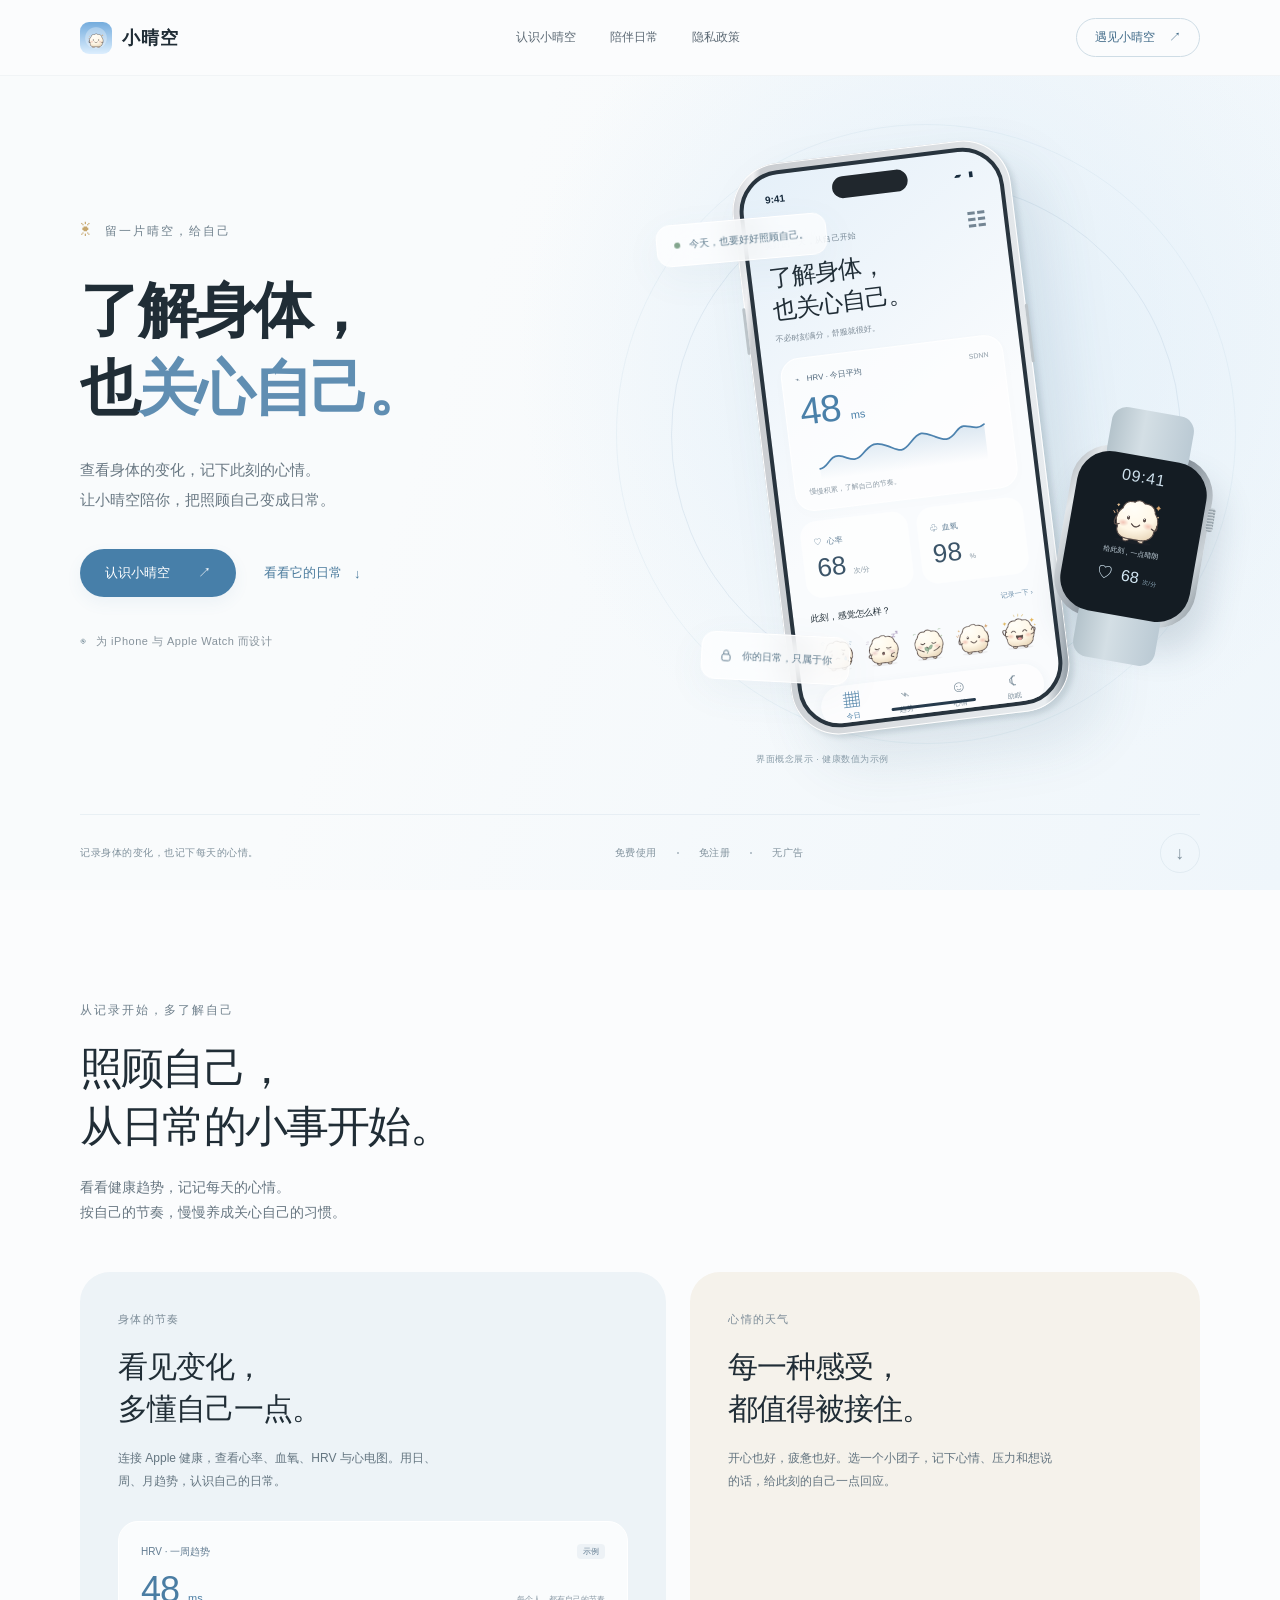
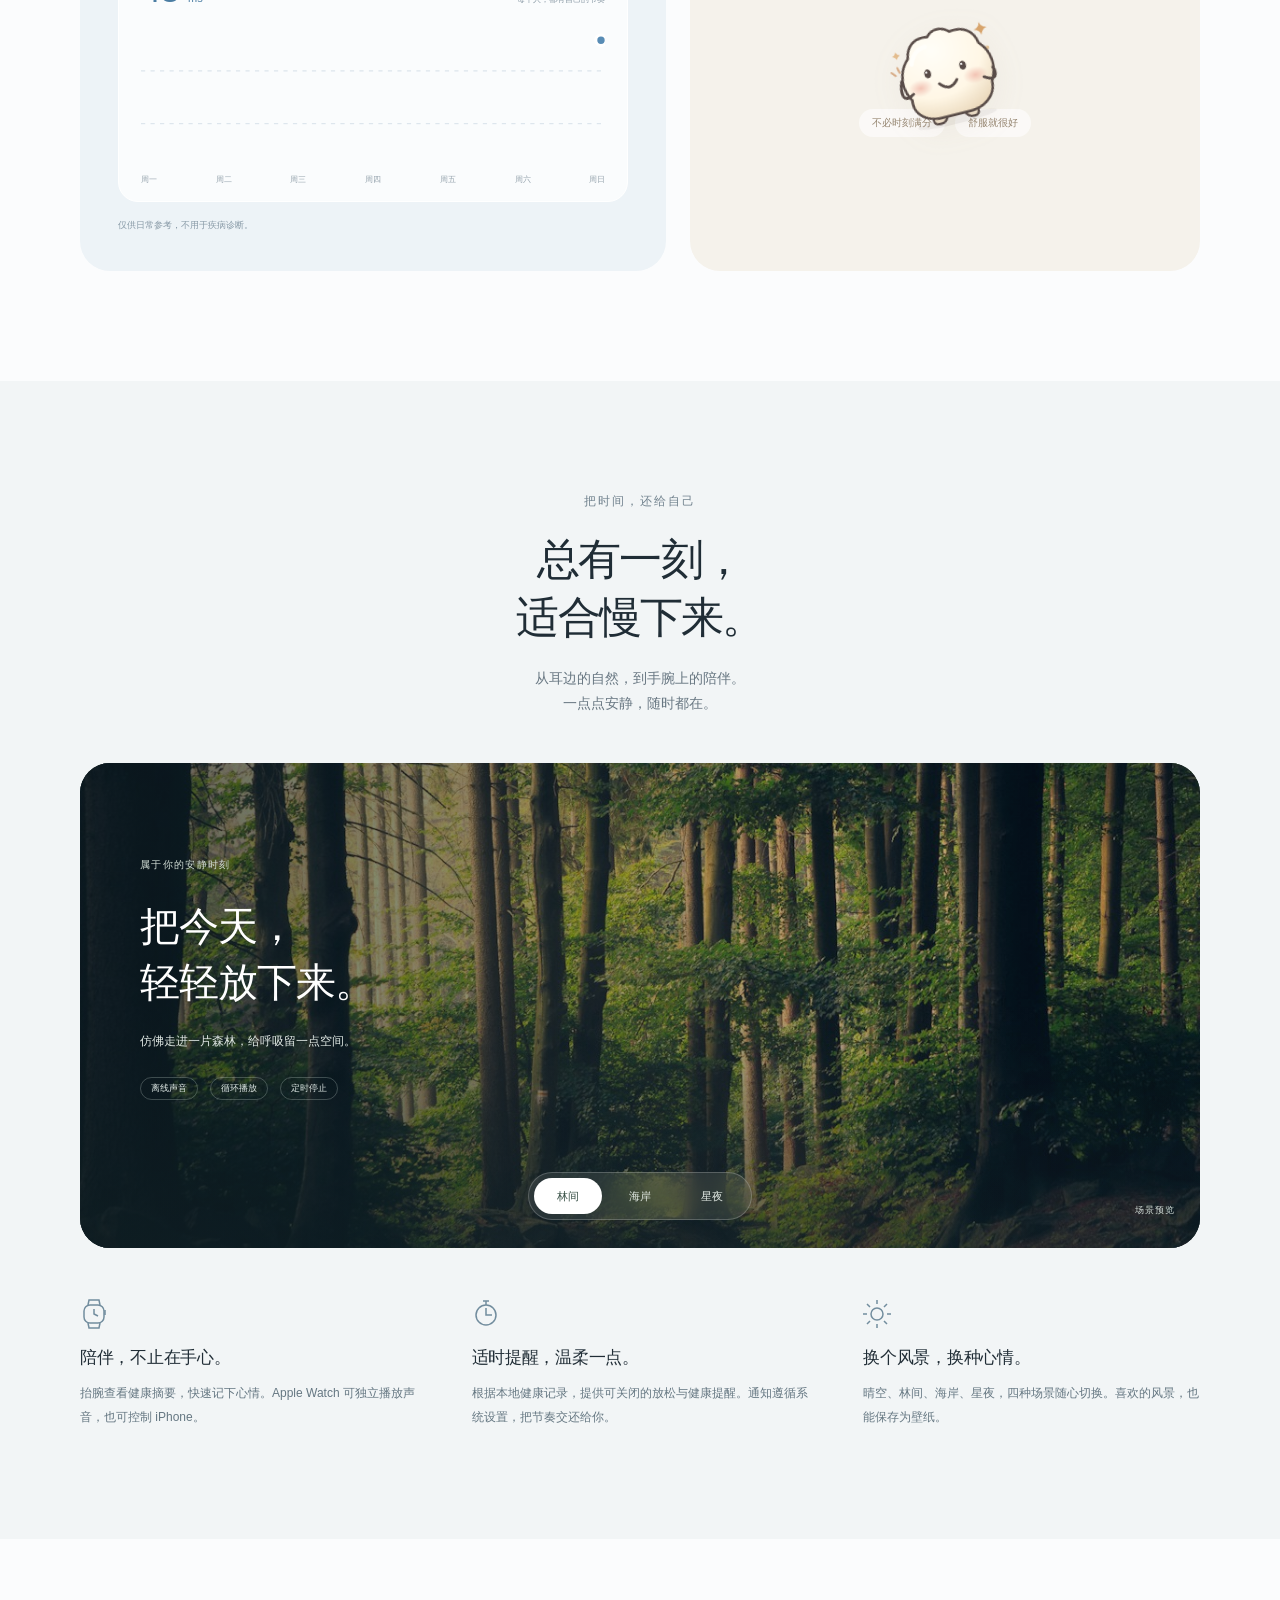
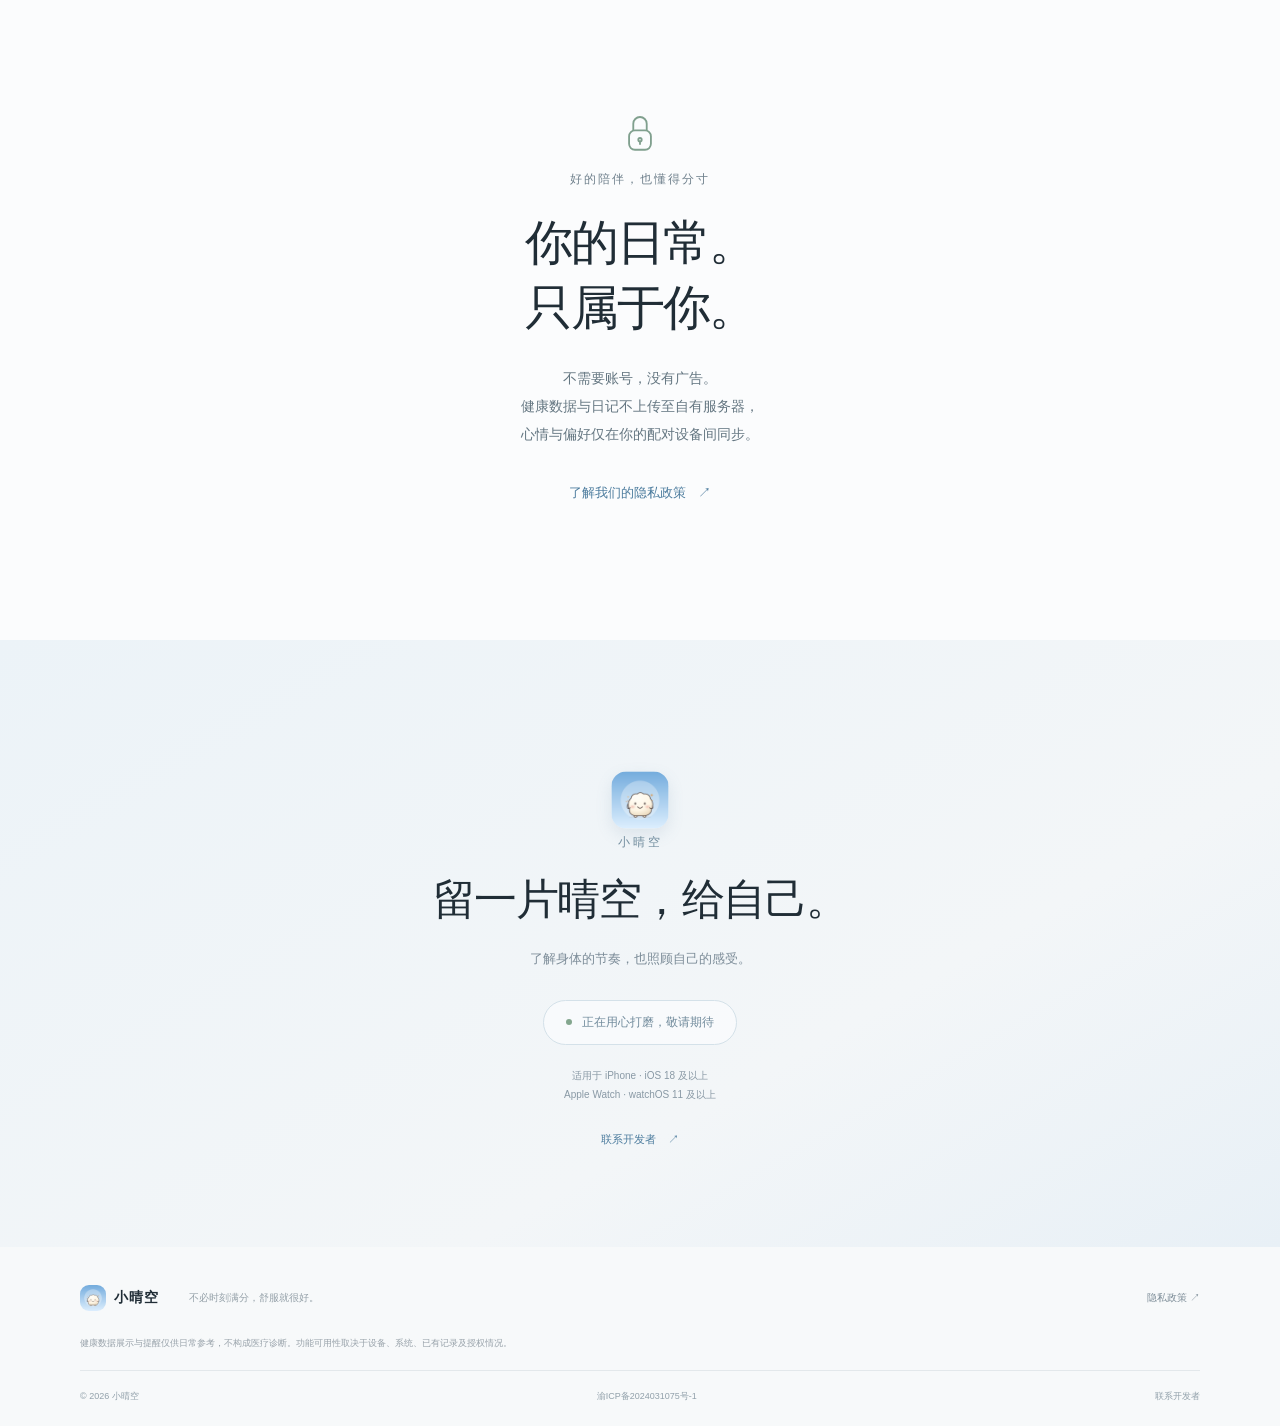
==== website/index.html @ cc20ade6 "feat: add Xiaoqingkong website with scroll animations" ====
<!doctype html>
<html lang="zh-CN">
<head>
  <meta charset="UTF-8">
  <meta name="viewport" content="width=device-width, initial-scale=1, viewport-fit=cover">
  <meta name="theme-color" content="#f8fafb">
  <meta name="description" content="小晴空，一款免费、免注册、无广告的 iPhone 与 Apple Watch 健康和助眠 App。了解身体的节奏，也照顾自己的心情。">
  <title>小晴空 · 了解身体，也关心自己。</title>
  <link rel="icon" href="assets/app-icon.png" type="image/png">
  <link rel="apple-touch-icon" href="assets/app-icon.png">
  <link rel="stylesheet" href="styles.css?v=20261120-motion4">
  <script src="script.js?v=20261120-motion4" defer></script>
</head>
<body>
  <a class="skip-link" href="#main">跳到主要内容</a>
  <header class="site-header">
    <nav class="nav container" aria-label="主导航">
      <a class="brand" href="./" aria-label="小晴空首页"><img src="assets/app-icon.png" alt="" width="32" height="32"><span>小晴空</span></a>
      <div class="nav-links"><a href="#features">认识小晴空</a><a href="#moments">陪伴日常</a><a href="privacy.html">隐私政策</a></div>
      <a class="nav-cta" href="#availability">遇见小晴空 <span aria-hidden="true">↗</span></a>
    </nav>
  </header>

  <main id="main">
    <section class="hero">
      <div class="hero-glow" aria-hidden="true"></div>
      <div class="hero-inner container">
        <div class="hero-copy">
          <p class="eyebrow"><span class="sun-mark" aria-hidden="true">☀</span> 留一片晴空，给自己</p>
          <h1>了解身体，<br>也<span class="blue-text">关心自己。</span></h1>
          <p class="hero-description">查看身体的变化，记下此刻的心情。<br>让小晴空陪你，<br class="mobile-break">把照顾自己变成日常。</p>
          <div class="hero-actions"><a class="button button-primary" href="#features">认识小晴空 <span aria-hidden="true">↗</span></a><a class="text-link" href="#moments">看看它的日常 <span aria-hidden="true">↓</span></a></div>
          <p class="hero-platforms"><span aria-hidden="true">◉</span> 为 iPhone 与 Apple Watch 而设计</p>
        </div>

        <div class="hero-art" aria-label="小晴空界面概念展示，所有数值均为示例">
          <div class="orbit orbit-one" aria-hidden="true"></div><div class="orbit orbit-two" aria-hidden="true"></div>
          <div class="floating-note note-mood"><span class="note-dot" aria-hidden="true"></span> 今天，也要好好照顾自己。</div>
          <div class="phone">
            <div class="phone-screen">
              <div class="phone-status" aria-hidden="true"><span>9:41</span><div class="dynamic-island"></div><span class="status-symbols">▰ ▮</span></div>
              <div class="phone-page">
                <div class="phone-heading"><span>美好的一天，从自己开始</span><span class="settings-symbol" aria-hidden="true">☷</span></div>
                <h2>了解身体，<br>也关心自己。</h2>
                <p class="phone-subtitle">不必时刻满分，舒服就很好。</p>
                <div class="phone-health"><div class="metric-label"><span>⌁ &nbsp; HRV · 今日平均</span><span>SDNN</span></div><p class="metric-number">48 <small>ms</small></p><svg class="health-chart" viewBox="0 0 240 60" aria-hidden="true"><defs><linearGradient id="chart-fill" x1="0" y1="0" x2="0" y2="1"><stop stop-color="#76a6cb" stop-opacity=".25"/><stop offset="1" stop-color="#76a6cb" stop-opacity="0"/></linearGradient></defs><path d="M0 44 C12 44 15 26 29 29 S49 43 63 30 S83 15 99 23 S118 37 133 22 S152 10 166 17 S186 29 200 14 S224 20 240 9 V60 H0Z" fill="url(#chart-fill)"/><path d="M0 44 C12 44 15 26 29 29 S49 43 63 30 S83 15 99 23 S118 37 133 22 S152 10 166 17 S186 29 200 14 S224 20 240 9" fill="none" stroke="#4d83af" stroke-width="2.5" stroke-linecap="round"/></svg><p class="phone-baseline">慢慢积累，了解自己的节奏。</p></div>
                <div class="phone-metrics"><div><span>♡ &nbsp;心率</span><p>68 <small>次/分</small></p></div><div><span>♧ &nbsp;血氧</span><p>98 <small>%</small></p></div></div>
                <div class="phone-mood-title"><b>此刻，感觉怎么样？</b><span>记录一下 ›</span></div>
                <div class="phone-moods"><img src="assets/mood-1.png" alt="" width="48" height="48"><img src="assets/mood-2.png" alt="" width="48" height="48"><img src="assets/mood-3.png" alt="" width="48" height="48"><img src="assets/mood-4.png" alt="" width="48" height="48"><img src="assets/mood-5.png" alt="" width="48" height="48"></div>
                <div class="phone-tabs" aria-hidden="true"><span class="selected">▦<small>今日</small></span><span>⌁<small>趋势</small></span><span>☺<small>心情</small></span><span>☾<small>助眠</small></span></div>
              </div>
              <span class="home-indicator" aria-hidden="true"></span>
            </div>
          </div>
          <div class="watch" aria-hidden="true"><div class="watch-crown"></div><div class="watch-screen"><span class="watch-time">09:41</span><img src="assets/mood-4.png" alt="" width="86" height="86"><span class="watch-caption">给此刻，一点晴朗</span><span class="watch-metric">♡ &nbsp;68 <small>次/分</small></span></div></div>
          <div class="floating-note note-privacy"><svg width="18" height="20" viewBox="0 0 24 24" fill="none" stroke="currentColor" stroke-width="1.6" aria-hidden="true"><rect x="5" y="10" width="14" height="11" rx="3"/><path d="M8 10V7a4 4 0 0 1 8 0v3"/></svg> 你的日常，只属于你</div>
          <p class="art-caption">界面概念展示 · 健康数值为示例</p>
        </div>
      </div>
      <div class="hero-bottom container"><span>记录身体的变化，也记下每天的心情。</span><div><span>免费使用</span><i></i><span>免注册</span><i></i><span>无广告</span></div><a href="#features" aria-label="向下了解功能">↓</a></div>
    </section>

    <section id="features" class="features section-space container">
      <div class="section-heading reveal"><p class="eyebrow">从记录开始，多了解自己</p><h2>照顾自己，<br>从日常的小事开始。</h2><p>看看健康趋势，记记每天的心情。<br>按自己的节奏，慢慢养成关心自己的习惯。</p></div>
      <div class="feature-grid">
        <article class="feature-card health-feature reveal"><div class="card-copy"><p class="card-label">身体的节奏</p><h3>看见变化，<br>多懂自己一点。</h3><p>连接 Apple 健康，查看心率、血氧、HRV 与心电图。用日、周、月趋势，认识自己的日常。</p></div><div class="trend-visual" aria-label="HRV 趋势概念展示"><div class="trend-top"><span>HRV · 一周趋势</span><span class="demo-label">示例</span></div><div class="trend-reading">48 <span>ms</span><small>每个人，都有自己的节奏</small></div><svg viewBox="0 0 440 140" role="img" aria-label="一周 HRV 趋势示意图"><path d="M0 102H440M0 52H440" stroke="#dde6ed" stroke-dasharray="4 5" fill="none"/><path d="M4 110 C35 110 40 53 73 60S111 104 145 74S180 21 217 43S258 105 291 69S330 74 363 35S405 69 436 23" fill="none" stroke="#588cb5" stroke-width="3" stroke-linecap="round"/><circle cx="436" cy="23" r="5" fill="#588cb5" stroke="white" stroke-width="3"/></svg><div class="chart-days" aria-hidden="true"><span>周一</span><span>周二</span><span>周三</span><span>周四</span><span>周五</span><span>周六</span><span>周日</span></div></div><p class="card-footnote">仅供日常参考，不用于疾病诊断。</p></article>
        <article class="feature-card mood-feature reveal"><div class="card-copy"><p class="card-label">心情的天气</p><h3>每一种感受，<br>都值得被接住。</h3><p>开心也好，疲惫也好。选一个小团子，记下心情、压力和想说的话，给此刻的自己一点回应。</p></div><img class="mood-main" src="assets/mood-4.png" alt="微笑着的小团子" width="220" height="220" loading="lazy"><div class="mood-pills"><span>不必时刻满分</span><span>舒服就很好</span></div></article>
      </div>
    </section>

    <section id="moments" class="moments section-space">
      <div class="container">
        <div class="section-heading reveal"><p class="eyebrow">把时间，还给自己</p><h2>总有一刻，<br>适合慢下来。</h2><p>从耳边的自然，到手腕上的陪伴。<br>一点点安静，随时都在。</p></div>
        <div class="scene-showcase reveal" data-scene="forest">
          <img id="scene-image" class="scene-image" src="assets/forest.jpg" alt="阳光穿过林间，照亮绿色森林" width="1600" height="1000" loading="lazy">
          <div class="scene-shade" aria-hidden="true"></div>
          <div class="scene-copy"><p class="card-label">属于你的安静时刻</p><h3>把今天，<br>轻轻放下来。</h3><p id="scene-description" aria-live="polite" aria-atomic="true">仿佛走进一片森林，给呼吸留一点空间。</p><div class="scene-tags"><span>离线声音</span><span>循环播放</span><span>定时停止</span></div></div>
          <div class="scene-switcher" role="group" aria-label="切换场景图片"><button type="button" data-scene="forest" aria-pressed="true">林间</button><button type="button" data-scene="ocean" aria-pressed="false">海岸</button><button type="button" data-scene="night" aria-pressed="false">星夜</button></div>
          <span class="scene-preview-label">场景预览</span>
        </div>
        <div class="small-features">
          <article class="small-feature reveal"><span class="line-icon" aria-hidden="true"><svg width="28" height="32" viewBox="0 0 28 32" fill="none" stroke="currentColor" stroke-width="1.5"><path d="m8 7 1-5h10l1 5M8 25l1 5h10l1-5"/><rect x="4" y="7" width="20" height="18" rx="6"/><path d="M14 11v5l4 2M25 12v5"/></svg></span><h3>陪伴，不止在手心。</h3><p>抬腕查看健康摘要，快速记下心情。Apple Watch 可独立播放声音，也可控制 iPhone。</p></article>
          <article class="small-feature reveal"><span class="line-icon" aria-hidden="true"><svg width="28" height="32" viewBox="0 0 28 32" fill="none" stroke="currentColor" stroke-width="1.5"><circle cx="14" cy="17" r="10"/><path d="M14 10v7h6M11 3h6M14 3v4"/></svg></span><h3>适时提醒，温柔一点。</h3><p>根据本地健康记录，提供可关闭的放松与健康提醒。通知遵循系统设置，把节奏交还给你。</p></article>
          <article class="small-feature reveal"><span class="line-icon" aria-hidden="true"><svg width="28" height="32" viewBox="0 0 28 32" fill="none" stroke="currentColor" stroke-width="1.5"><circle cx="14" cy="16" r="6"/><path d="M14 2v4m0 20v4M0 16h4m20 0h4M4 6l3 3m14 14 3 3M4 26l3-3M21 9l3-3"/></svg></span><h3>换个风景，换种心情。</h3><p>晴空、林间、海岸、星夜，四种场景随心切换。喜欢的风景，也能保存为壁纸。</p></article>
        </div>
      </div>
    </section>

    <section class="privacy-section section-space container reveal">
      <div class="privacy-symbol" aria-hidden="true"><svg viewBox="0 0 40 48" fill="none" stroke="currentColor" stroke-width="2.2"><rect x="7" y="20" width="26" height="23" rx="7"/><path d="M12 20v-8a8 8 0 0 1 16 0v8"/><circle cx="20" cy="31" r="2"/><path d="M20 33v4"/></svg></div>
      <p class="eyebrow">好的陪伴，也懂得分寸</p><h2>你的日常。<br>只属于你。</h2><p>不需要账号，没有广告。<br>健康数据与日记不上传至自有服务器，<br>心情与偏好仅在你的配对设备间同步。</p><a class="text-link" href="privacy.html">了解我们的隐私政策 <span aria-hidden="true">↗</span></a>
    </section>

    <section id="availability" class="availability-section reveal">
      <div class="container availability-inner"><img class="availability-icon" src="assets/app-icon.png" alt="小晴空 App 图标" width="88" height="88" loading="lazy"><p class="eyebrow">小晴空</p><h2>留一片晴空，<br class="mobile-break">给自己。</h2><p>了解身体的节奏，也照顾自己的感受。</p><div class="availability-status"><span class="note-dot" aria-hidden="true"></span> 正在用心打磨，敬请期待</div><p class="system-requirements">适用于 iPhone · iOS 18 及以上<br>Apple Watch · watchOS 11 及以上</p><a class="text-link" href="mailto:549510622@qq.com">联系开发者 <span aria-hidden="true">↗</span></a></div>
    </section>
  </main>

  <footer class="site-footer"><div class="container"><div class="footer-main"><a class="brand" href="./"><img src="assets/app-icon.png" alt="" width="26" height="26"><span>小晴空</span></a><p>不必时刻满分，舒服就很好。</p><a href="privacy.html">隐私政策 <span aria-hidden="true">↗</span></a></div><p class="footer-note">健康数据展示与提醒仅供日常参考，不构成医疗诊断。功能可用性取决于设备、系统、已有记录及授权情况。</p><div class="footer-bottom"><span>© 2026 小晴空</span><a href="https://beian.miit.gov.cn/" target="_blank" rel="noopener noreferrer">渝ICP备2024031075号-1</a><a href="mailto:549510622@qq.com">联系开发者</a></div></div></footer>
</body>
</html>
---- website/styles.css ----
@charset "UTF-8";
:root{--ink:#202d36;--muted:#687782;--blue:#477fa9;--pale:#eff5f8;--line:#e4e9ec;--paper:#fbfcfd;--font:-apple-system,BlinkMacSystemFont,"SF Pro Display","SF Pro Text","PingFang SC","Hiragino Sans GB","Microsoft YaHei",sans-serif}
*{box-sizing:border-box}html{scroll-behavior:smooth;scroll-padding-top:88px}body{margin:0;background:var(--paper);color:var(--ink);font-family:var(--font);-webkit-font-smoothing:antialiased}a{color:inherit;text-decoration:none}button{font:inherit}img{max-width:100%;height:auto}button,a{-webkit-tap-highlight-color:transparent}a:focus-visible,button:focus-visible,summary:focus-visible{outline:3px solid #397bab;outline-offset:6px}::selection{background:#d4e8f4}p,h1,h2,h3{margin:0}p{line-height:1.8}svg{display:block}.container{width:min(1120px,calc(100% - 96px));margin-inline:auto}.skip-link{position:fixed;top:-80px;left:20px;z-index:100;background:white;padding:12px 20px;border-radius:10px}.skip-link:focus{top:14px}.site-header{height:76px;position:sticky;top:0;z-index:30;background:#fbfcfdeb;backdrop-filter:blur(22px);-webkit-backdrop-filter:blur(22px);border-bottom:1px solid #e8edf080}.nav{height:100%;display:flex;align-items:center;justify-content:space-between;gap:24px}.brand{display:inline-flex;align-items:center;gap:10px;white-space:nowrap;font-size:18px;font-weight:650;letter-spacing:1px}.brand img{border-radius:9px;flex-shrink:0}.nav-links{display:flex;gap:34px;align-items:center;font-size:12px;color:#5d6a75}.nav-links a{padding-block:15px;transition:color .2s}.nav-links a:hover,.footer-main>a:hover{color:var(--blue)}.nav-cta{font-size:12px;border:1px solid #cedce5;border-radius:24px;padding:10px 18px;color:#416b89;display:flex;align-items:center;gap:14px;white-space:nowrap;transition:background .2s}.nav-cta:hover{background:#eaf2f7}.hero{position:relative;isolation:isolate;overflow:hidden;background:linear-gradient(110deg,#f9fbfc 35%,#eff6fb 100%)}.hero-glow{position:absolute;z-index:-1;width:950px;height:950px;right:-150px;top:-200px;background:radial-gradient(ellipse,#d9eaf7a8,transparent 65%)}.hero-inner{min-height:738px;display:grid;grid-template-columns:1.08fr 1fr;align-items:center;gap:20px}.hero-copy{padding-bottom:25px;z-index:2}.eyebrow{font-size:12px;letter-spacing:2px;font-weight:500;color:#70818d;margin-bottom:25px}.sun-mark{font-size:19px;margin-right:8px;color:#c6a66d;vertical-align:-1px}.hero h1{font-size:clamp(42px,4.7vw,66px);line-height:1.3;font-weight:600;letter-spacing:-2.5px}.blue-text{color:#608eb2}.hero-description{font-size:15px;color:var(--muted);margin-top:27px;line-height:2}.hero-actions{display:flex;align-items:center;gap:28px;margin-top:34px}.button{display:inline-flex;align-items:center;justify-content:center;gap:28px;font-size:13px;border-radius:30px;min-height:48px;padding:0 25px;transition:transform .2s,background .2s}.button:hover{transform:translateY(-2px)}.button-primary{background:#477fa9;color:white;box-shadow:0 6px 16px #477fa912}.button-primary:hover{background:#376c96}.text-link{color:#4b7b9d;display:inline-flex;gap:12px;align-items:center;font-size:13px;min-height:44px}.text-link:hover{color:#285a7e}.hero-platforms{margin-top:35px;color:#87939c;font-size:11px;letter-spacing:.5px}.hero-platforms span{margin-right:6px;color:#7e939f}.mobile-break{display:none}.hero-art{height:650px;position:relative;min-width:0;perspective:1200px}.orbit{position:absolute;border:1px solid #b6cddd55;border-radius:50%;width:510px;height:510px;top:60px;left:0}.orbit-two{width:620px;height:620px;top:4px;left:-55px;border-color:#b6cddd30}.phone{position:absolute;width:280px;height:575px;left:90px;top:30px;border-radius:48px;padding:7px;background:linear-gradient(100deg,#c9cbd0,#f0f1f3 7%,#cacdd1 9%,#e9edf0 92%,#9ba5ad 97%);box-shadow:24px 30px 60px #385e7b20,4px 4px 5px #5266742c,inset 0 0 0 1px #ffffff;transform:rotate(-7deg);animation:device-in 1s cubic-bezier(.2,.65,.3,1) both}.phone:before{content:"";position:absolute;height:47px;width:3px;left:-2px;top:140px;border-radius:4px;background:#bcc4c9}.phone:after{content:"";position:absolute;height:59px;width:3px;right:-2px;top:170px;border-radius:4px;background:#bcc4c9}.phone-screen{border:4px solid #28343e;background:linear-gradient(145deg,#e5f0f9 0,#f9fbfd 55%);border-radius:42px;height:100%;position:relative;overflow:hidden}.phone-status{height:48px;position:relative;display:flex;align-items:center;justify-content:space-between;padding:0 23px;font-size:10px;font-weight:600;color:#172b3d}.dynamic-island{background:#20272d;border-radius:18px;width:76px;height:22px;position:absolute;left:50%;top:10px;transform:translateX(-50%)}.status-symbols{font-size:12px;letter-spacing:2px}.phone-page{padding:9px 17px}.phone-heading{display:flex;align-items:center;justify-content:space-between;color:#738593;font-size:8px;letter-spacing:.4px}.settings-symbol{font-size:19px}.phone-page>h2{font-size:24px;line-height:1.35;font-weight:550;letter-spacing:-.7px;margin-top:4px}.phone-subtitle{font-size:8px;color:#7d8b97;margin-top:6px}.phone-health{margin-top:13px;background:#ffffffa8;border:1px solid #ffffff;border-radius:19px;padding:15px 14px 11px;box-shadow:0 3px 14px #42617a04}.metric-label{font-size:8px;display:flex;justify-content:space-between;color:#4d6579}.metric-label>span:last-child{font-size:7px;color:#8c9aa5}.metric-number{font-size:38px;color:#4a80a9;line-height:1.45;font-weight:300;letter-spacing:-1px}.metric-number small{font-size:11px;letter-spacing:0}.health-chart{width:100%;height:42px}.phone-baseline{font-size:7px;color:#8c9aa5;margin-top:5px}.phone-metrics{display:grid;grid-template-columns:1fr 1fr;gap:9px;margin-top:10px}.phone-metrics>div{border-radius:16px;background:#ffffffb5;padding:10px 13px}.phone-metrics span{font-size:8px;color:#648198}.phone-metrics p{font-size:26px;font-weight:350;color:#3c5569;line-height:1.5}.phone-metrics small{font-size:7px;color:#8495a1}.phone-mood-title{margin-top:14px;display:flex;justify-content:space-between;align-items:center;font-size:9px}.phone-mood-title b{font-weight:500}.phone-mood-title span{font-size:7px;color:#6c8eaa}.phone-moods{display:flex;margin-top:8px;gap:1px}.phone-moods img{width:20%;object-fit:contain}.phone-tabs{display:flex;justify-content:space-around;align-items:center;border-radius:23px;background:#ffffffb0;box-shadow:0 3px 12px #40617b10;padding:7px 4px;margin-top:10px;font-size:16px;color:#7c8e9b;line-height:1;text-align:center}.phone-tabs span{display:grid;gap:4px;width:25%;justify-items:center}.phone-tabs small{font-size:7px}.phone-tabs .selected{color:#447aa2}.home-indicator{position:absolute;bottom:6px;left:50%;transform:translateX(-50%);height:3px;width:85px;border-radius:3px;background:#263a4c}.floating-note{position:absolute;z-index:4;display:flex;align-items:center;gap:9px;background:#ffffffb0;backdrop-filter:blur(16px);-webkit-backdrop-filter:blur(16px);box-shadow:0 12px 40px #5779900e;border:1px solid #fff;border-radius:14px;padding:13px 17px;font-size:10px;color:#5a778a;white-space:nowrap}.note-mood{top:99px;left:-15px;transform:rotate(-5deg)}.note-dot{width:6px;height:6px;background:#83a68e;display:inline-block;border-radius:50%;flex-shrink:0}.note-privacy{bottom:88px;left:30px;transform:rotate(3deg)}.note-privacy svg{width:14px}.watch{position:absolute;width:143px;height:173px;top:330px;right:-5px;padding:6px;border-radius:39px;background:linear-gradient(110deg,#acb2b8,#e2e6e9 13%,#7f8a94 51%,#cbd2d7 85%,#8b969d);transform:rotate(10deg);box-shadow:12px 22px 34px #304f662a;z-index:5}.watch:before,.watch:after{content:"";position:absolute;z-index:-1;background:linear-gradient(90deg,#b4c3cb,#d4dfe5 40%,#bbcad4);width:83px;height:58px;left:30px;border-radius:15px}.watch:before{top:-40px}.watch:after{bottom:-40px}.watch-crown{position:absolute;right:-5px;top:45px;width:7px;height:24px;background:repeating-linear-gradient(0deg,#9aa6ae,#9aa6ae 1px,#c7d0d6 2px,#c7d0d6 3px);border-radius:3px}.watch-screen{height:100%;border-radius:33px;background:#141c23;display:flex;align-items:center;flex-direction:column;color:#cddfeb;overflow:hidden;padding:12px 9px}.watch-time{font-size:16px;letter-spacing:.8px;font-weight:450}.watch-screen img{width:70px;height:65px;object-fit:contain;margin-top:0}.watch-caption{font-size:7px;color:#c6d5df;margin-top:-3px}.watch-metric{font-size:16px;margin-top:11px;color:#d4e8f4;line-height:1}.watch-metric small{font-size:6px;color:#8fabbc}.art-caption{font-size:9px;color:#8a9da9;position:absolute;bottom:3px;left:85px;letter-spacing:.5px}.hero-bottom{display:flex;align-items:center;justify-content:space-between;height:76px;border-top:1px solid #c9d8e355;color:#81929d;font-size:10px;letter-spacing:.5px}.hero-bottom>div{display:flex;gap:20px;align-items:center}.hero-bottom i{width:2px;height:2px;background:#a4b2bc;border-radius:50%}.hero-bottom>a{font-size:18px;width:40px;height:40px;border-radius:50%;border:1px solid #c7d6e160;text-align:center;line-height:38px}.section-space{padding-top:110px;padding-bottom:110px}.section-heading{margin-bottom:47px}.section-heading .eyebrow{margin-bottom:17px}.section-heading h2,.privacy-section h2{font-size:43px;line-height:1.35;letter-spacing:-1.8px;font-weight:550}.section-heading>p:last-child{margin-top:20px;font-size:14px;color:var(--muted)}.feature-grid{display:grid;grid-template-columns:1.15fr 1fr;gap:24px}.feature-card{border-radius:30px;overflow:hidden;min-height:540px;position:relative;padding:38px}.health-feature{background:#edf3f7}.mood-feature{background:#f5f2eb}.card-label{font-size:11px;letter-spacing:1.3px;color:#7b8b97;margin-bottom:16px}.card-copy h3{font-size:30px;font-weight:550;line-height:1.4;letter-spacing:-1px}.card-copy>p:last-child{font-size:12px;color:#647580;margin-top:17px;max-width:330px;line-height:1.9}.trend-visual{margin-top:29px;background:#ffffffbd;border:1px solid white;border-radius:20px;padding:22px 22px 16px}.trend-top{font-size:10px;color:#627c91;display:flex;justify-content:space-between;align-items:center}.demo-label{font-size:8px;padding:2px 6px;background:#edf2f6;border-radius:4px}.trend-reading{font-size:36px;font-weight:350;color:#4a7da3;margin-top:10px;letter-spacing:-1px}.trend-reading>span{font-size:11px;letter-spacing:0}.trend-reading small{float:right;font-size:8px;letter-spacing:0;color:#8999a5;margin-top:25px}.trend-visual svg{width:100%;height:auto;margin-top:5px}.chart-days{display:flex;justify-content:space-between;margin-top:10px;font-size:8px;color:#95a3ad}.card-footnote{font-size:9px;color:#8698a5;margin-top:15px}.mood-main{display:block;width:200px;height:200px;object-fit:contain;margin:13px auto 0;filter:drop-shadow(0 10px 20px #ab967516)}.mood-pills{display:flex;justify-content:center;gap:10px;margin-top:4px}.mood-pills span{padding:7px 13px;border-radius:20px;background:#fff9;font-size:10px;color:#958570}.moments{background:#f2f5f6}.moments .section-heading{text-align:center}.scene-showcase{position:relative;min-height:485px;border-radius:30px;overflow:hidden;isolation:isolate;background:#263c32}.scene-image{width:100%;height:100%;position:absolute;inset:0;object-fit:cover;z-index:-2}.scene-shade{background:linear-gradient(90deg,#101f21a6 5%,#14282135 80%),linear-gradient(0deg,#1020298c,transparent 50%);position:absolute;inset:0;z-index:-1}.scene-copy{color:#fff;padding:65px 60px;max-width:600px}.scene-copy .card-label{color:#d4e0d8;font-size:10px;margin-bottom:24px}.scene-copy h3{font-size:40px;font-weight:500;letter-spacing:-1px;line-height:1.4}.scene-copy>p:not(.card-label){margin-top:21px;font-size:12px;color:#e1e9e5}.scene-tags{display:flex;gap:12px;margin-top:24px;color:#e0e9e6}.scene-tags span{font-size:9px;padding:4px 10px;border:1px solid #d5e8dd40;border-radius:14px}.scene-switcher{display:flex;position:absolute;bottom:28px;left:50%;transform:translateX(-50%);gap:4px;border:1px solid #ffffff35;border-radius:30px;background:#ffffff15;padding:5px;backdrop-filter:blur(16px);-webkit-backdrop-filter:blur(16px)}.scene-switcher button{border:0;background:none;color:#e4ebe6;font-size:11px;min-width:68px;min-height:36px;border-radius:24px;cursor:pointer;transition:background .25s,color .25s}.scene-switcher button[aria-pressed=true]{background:#fff;color:#354e43}.scene-switcher button:hover{background:#ffffff30}.scene-switcher button[aria-pressed=true]:hover{background:#fff}.scene-preview-label{position:absolute;right:25px;bottom:31px;color:#d4ded9;font-size:9px;letter-spacing:1px}.small-features{display:grid;grid-template-columns:repeat(3,1fr);gap:55px;margin-top:50px}.line-icon{font-size:30px;display:block;color:#728d9e;margin-bottom:16px;line-height:1.4}.small-feature h3{font-size:17px;font-weight:550;letter-spacing:-.3px}.small-feature p{font-size:12px;color:#657782;margin-top:13px;line-height:1.95}.privacy-section{text-align:center;padding-block:125px}.privacy-symbol{width:68px;height:78px;margin:0 auto 27px;color:#80a08e}.privacy-symbol svg{width:54px;height:62px;margin:auto}.privacy-section .eyebrow{margin-bottom:20px}.privacy-section h2{font-size:48px}.privacy-section>p:not(.eyebrow){font-size:14px;color:#657782;margin-top:24px;line-height:2}.privacy-section>.text-link{margin-top:23px}.availability-section{background:linear-gradient(150deg,#ecf3f8,#f3f6f8 65%,#e8f0f6);text-align:center;padding:80px 0 85px}.availability-icon{border-radius:23px;box-shadow:0 9px 24px #6288a426;margin-bottom:20px}.availability-inner>.eyebrow{margin-bottom:15px;letter-spacing:3px;color:#728d9e}.availability-inner h2{font-size:43px;letter-spacing:-1.5px;line-height:1.4;font-weight:550}.availability-inner>p:not(.eyebrow):not(.system-requirements){font-size:13px;color:#7d8d99;margin-top:18px}.availability-status{display:inline-flex;align-items:center;gap:10px;margin-top:29px;border:1px solid #d4e1e9;background:#ffffff70;border-radius:30px;padding:13px 22px;font-size:12px;color:#718b9c}.system-requirements{font-size:10px;color:#8999a5;margin-top:21px;line-height:1.9}.availability-inner>.text-link{font-size:11px;margin-top:14px}.site-footer{background:#f7f9fa;padding:38px 0 23px}.footer-main{display:flex;align-items:center;gap:30px}.footer-main .brand{font-size:14px;gap:8px}.footer-main>p{font-size:10px;color:#94a0a8}.footer-main>a:last-child{margin-left:auto;font-size:10px;color:#7c8c97}.footer-note{margin-top:24px;padding-bottom:18px;border-bottom:1px solid #e3e8eb;color:#98a2aa;font-size:9px;line-height:1.9}.footer-bottom{display:flex;align-items:center;justify-content:space-between;gap:15px;font-size:9px;color:#91a0aa;padding-top:19px}.footer-bottom a:hover{text-decoration:underline}.will-reveal{opacity:0;transform:translateY(18px);transition:opacity .75s ease,transform .75s cubic-bezier(.2,.7,.3,1)}.will-reveal.is-visible{opacity:1;transform:none}@keyframes device-in{from{opacity:0;transform:translateY(22px) rotate(-4deg)}to{opacity:1;transform:translateY(0) rotate(-7deg)}}
/* Privacy document uses the same navigation, spacing and palette. */
.privacy-hero{padding:88px 0 65px;background:linear-gradient(130deg,#f6f9fb,#edf4f8)}.privacy-hero .eyebrow{margin-bottom:20px}.privacy-hero h1{font-size:52px;line-height:1.35;letter-spacing:-2px;font-weight:550}.privacy-hero .privacy-lead{font-size:15px;line-height:1.9;color:#748691;margin-top:23px}.policy-meta{display:flex;gap:24px;margin-top:29px;font-size:10px;color:#8a99a3}.policy-layout{display:grid;grid-template-columns:210px minmax(0,1fr);gap:70px;padding-block:60px 100px}.policy-sidebar{align-self:start;position:sticky;top:110px}.policy-sidebar>p{font-size:10px;color:#98a4ad;letter-spacing:2px;margin-bottom:17px}.policy-sidebar ol{list-style:none;padding:0;margin:0}.policy-sidebar a{display:block;font-size:11px;line-height:1.6;padding:8px 0;color:#718591}.policy-sidebar a:hover{color:#3e779f}.policy-body{min-width:0}.policy-summary{background:#eef4f7;border-radius:20px;padding:26px 29px;margin-bottom:40px}.policy-summary h2{font-size:17px;font-weight:550;line-height:1.6;margin-bottom:12px}.policy-summary p{color:#627888;font-size:12px;line-height:2}.policy-section{padding-top:24px;padding-bottom:28px;border-bottom:1px solid #e5ebef;scroll-margin-top:88px}.policy-section h2{font-size:22px;font-weight:550;letter-spacing:-.5px;line-height:1.6;margin-bottom:17px}.policy-section h3{font-size:14px;line-height:1.7;margin-top:24px;margin-bottom:9px;font-weight:550}.policy-section p,.policy-section li{font-size:12px;color:#62737f;line-height:2.05}.policy-section p+p{margin-top:14px}.policy-section ul{padding-left:20px;margin:12px 0}.policy-section li{padding-left:3px;margin-block:6px}.policy-section strong{font-weight:550;color:#4d626f}.policy-section a{color:#467c9f;text-decoration:underline;text-underline-offset:3px;overflow-wrap:anywhere}.permission-table-wrap{overflow-x:auto;border-radius:13px;border:1px solid #e3eaf0;margin-block:19px}.permission-table{border-collapse:collapse;width:100%;text-align:left;font-size:11px;line-height:1.9}.permission-table th{font-weight:500;background:#eef4f7;color:#536f82;padding:13px 16px}.permission-table td{padding:14px 16px;color:#627683;border-top:1px solid #e5ebef;vertical-align:top}.permission-table td:first-child{min-width:80px;color:#506c7d}.contact-card{background:#eff5f7;border-radius:17px;padding:22px 25px;margin-top:16px}.contact-card p{margin:0!important}.policy-back{margin-top:32px}.policy-mobile-toc{display:none}
@media(min-width:1450px){.hero-inner{min-height:790px}.hero-art{transform:translateX(25px)}.hero h1{font-size:68px}}
@media(max-width:1050px){.container{width:calc(100% - 64px)}.hero-inner{min-height:700px;gap:0;grid-template-columns:1fr 1fr}.hero h1{font-size:52px;letter-spacing:-2px}.hero-art{transform:scale(.89);transform-origin:42% center}.phone{left:64px}.watch{right:-25px}.note-mood{left:-17px}.note-privacy{left:-10px}.hero-description{font-size:14px}.hero-actions{gap:18px}.feature-card{padding:30px;min-height:530px}.trend-visual{padding:18px 17px}.small-features{gap:32px}.policy-layout{grid-template-columns:170px minmax(0,1fr);gap:40px}}
@media(max-width:760px){.mobile-break{display:initial}html{scroll-padding-top:72px}.container{width:calc(100% - 40px)}.site-header{height:64px}.brand{font-size:16px;gap:8px}.brand img{width:29px;height:29px}.nav{gap:12px}.nav-links{gap:20px}.nav-links a:not(:last-child){display:none}.nav-links a{font-size:11px}.nav-cta{font-size:10px;padding:9px 13px;gap:7px}.hero-inner{grid-template-columns:1fr;min-height:0;text-align:center;padding-top:55px;gap:0}.hero-copy{padding-bottom:0}.eyebrow{font-size:10px;margin-bottom:22px;letter-spacing:1.6px}.sun-mark{font-size:16px}.hero h1{font-size:48px;letter-spacing:-1.8px;line-height:1.32}.hero-description{font-size:13px;line-height:1.95;margin-top:23px}.hero-actions{justify-content:center;gap:23px;margin-top:27px}.button{font-size:12px;min-height:45px;padding-inline:22px;gap:23px}.text-link{font-size:11px}.hero-platforms{font-size:9px;margin-top:24px}.hero-art{height:650px;width:390px;max-width:none;justify-self:center;transform:scale(.84);transform-origin:50% top;margin-top:37px;margin-bottom:-100px;text-align:left}.phone{left:47px;top:24px}.watch{right:-4px;top:325px}.orbit-one{left:-60px;width:500px;height:500px;top:12px}.orbit-two{left:-105px;width:590px;height:590px;top:-32px}.note-mood{left:-19px;top:81px;font-size:9px;padding:12px 13px}.note-privacy{bottom:88px;left:20px;font-size:10px}.art-caption{bottom:0;left:75px}.hero-bottom{height:auto;min-height:91px;flex-direction:column;justify-content:center;gap:12px;text-align:center;font-size:9px;padding-block:18px}.hero-bottom>div{gap:17px}.hero-bottom>a{display:none}.section-space{padding-top:70px;padding-bottom:70px}.section-heading{margin-bottom:30px}.section-heading h2,.privacy-section h2{font-size:32px;letter-spacing:-1px}.section-heading>p:last-child{font-size:12px;margin-top:18px}.section-heading .eyebrow{margin-bottom:14px}.feature-grid{grid-template-columns:1fr;gap:18px}.feature-card{min-height:0;border-radius:25px;padding:29px}.card-label{font-size:10px;margin-bottom:13px}.card-copy h3{font-size:27px}.card-copy>p:last-child{font-size:13px;margin-top:14px;max-width:100%}.trend-visual{margin-top:23px;padding:20px}.trend-reading small{font-size:7px;margin-top:27px}.trend-reading{font-size:34px}.card-footnote{font-size:8px}.mood-main{width:180px;height:180px;margin-top:4px}.mood-pills{margin-top:1px;margin-bottom:3px}.scene-showcase{min-height:465px;border-radius:25px}.scene-copy{padding:39px 28px}.scene-copy h3{font-size:33px}.scene-copy .card-label{margin-bottom:18px}.scene-copy>p:not(.card-label){font-size:11px;line-height:1.9;margin-top:18px}.scene-tags{gap:8px;margin-top:20px}.scene-tags span{font-size:8px;padding:4px 9px}.scene-image{object-position:center}.scene-shade{background:linear-gradient(90deg,#1022259c,#14282140),linear-gradient(0deg,#1426268c,transparent)}.scene-switcher{bottom:36px}.scene-preview-label{bottom:11px;right:0;width:100%;text-align:center;font-size:8px}.small-features{grid-template-columns:1fr;gap:0;margin-top:23px}.small-feature{padding:25px 4px;position:relative;padding-left:47px;border-bottom:1px solid #dce5e9}.small-feature:last-child{border-bottom:0;padding-bottom:0}.line-icon{font-size:25px;position:absolute;top:21px;left:0}.small-feature h3{font-size:16px}.small-feature p{font-size:13px;margin-top:9px;line-height:1.9}.privacy-section{padding-block:75px}.privacy-symbol{width:58px;height:64px;margin-bottom:20px}.privacy-symbol svg{width:46px;height:55px}.privacy-section h2{font-size:38px}.privacy-section>p:not(.eyebrow){font-size:12px;margin-top:19px;line-height:2}.privacy-section>.text-link{margin-top:17px}.availability-section{padding-block:55px}.availability-icon{width:75px;height:75px;border-radius:20px;margin-bottom:18px}.availability-inner h2{font-size:34px;letter-spacing:-1px}.availability-inner>p:not(.eyebrow):not(.system-requirements){font-size:12px;margin-top:15px}.availability-status{font-size:11px;padding:12px 20px;margin-top:23px}.system-requirements{font-size:9px}.site-footer{padding:29px 0 21px}.footer-main{gap:10px;flex-wrap:wrap}.footer-main .brand{font-size:13px}.footer-main .brand img{width:24px;height:24px}.footer-main>p{display:none}.footer-main>a:last-child{font-size:10px}.footer-note{font-size:9px;margin-top:21px}.footer-bottom{font-size:9px;gap:10px;flex-wrap:wrap;line-height:1.8;justify-content:space-between}.footer-bottom>a:last-child{display:none}.privacy-hero{padding:54px 0 43px}.privacy-hero h1{font-size:38px;letter-spacing:-1px}.privacy-hero .privacy-lead{font-size:12px;margin-top:18px}.policy-meta{font-size:9px;gap:15px;margin-top:21px;flex-wrap:wrap}.policy-layout{display:block;padding-block:29px 60px}.policy-sidebar{display:none}.policy-mobile-toc{display:block;background:#f0f5f8;border-radius:14px;padding:15px 20px;margin-bottom:25px;font-size:12px;color:#647f92}.policy-mobile-toc summary{cursor:pointer;min-height:25px;line-height:25px}.policy-mobile-toc ol{padding-left:20px;line-height:2.6;font-size:11px}.policy-summary{padding:23px;margin-bottom:22px;border-radius:17px}.policy-summary h2{font-size:16px}.policy-summary p{font-size:11px}.policy-section{padding-block:21px 24px}.policy-section h2{font-size:20px;margin-bottom:14px}.policy-section p,.policy-section li{font-size:14px}.policy-section h3{font-size:14px}.permission-table th,.permission-table td{padding:12px;font-size:12px}.contact-card{padding:19px 21px}}
@media(max-width:360px){.container{width:calc(100% - 32px)}.hero h1{font-size:42px}.nav-links{gap:0}.nav-cta{padding:8px 10px;font-size:9px}.hero-art{transform:scale(.76);margin-bottom:-125px}.hero-platforms{font-size:8px}.feature-card{padding:25px}.trend-reading small{display:none}.footer-bottom{font-size:8px}.hero-actions{gap:15px}}
/* Gentle motion follows normal scrolling and leaves content readable without JS. */
.site-header{transition:background .3s,box-shadow .3s}
.site-header.is-scrolled{background:#fbfcfdf5;box-shadow:0 5px 24px #365b7010}
.site-header:after{content:"";position:absolute;bottom:-1px;left:0;width:100%;height:2px;background:#76a2c0;transform:scaleX(var(--reading-progress,0));transform-origin:left;pointer-events:none}
.nav-links a{position:relative}
.nav-links a:after{content:"";position:absolute;bottom:8px;left:0;right:0;height:1px;background:currentColor;transform:scaleX(0);transform-origin:left;transition:transform .25s}
.nav-links a[aria-current=location]{color:var(--blue)}
.nav-links a[aria-current=location]:after{transform:scaleX(1)}
.hero-art{translate:0 var(--hero-shift,0px)}
.will-reveal{transform:translateY(52px);transition-duration:.85s;transition-delay:var(--reveal-delay,0ms)}
.feature-card.will-reveal:not(.is-visible){transform:translateY(64px) scale(.96)}
.feature-card{transition:translate .35s cubic-bezier(.2,.7,.3,1),box-shadow .35s,opacity .75s,transform .75s}
.mood-main{transition:transform .45s cubic-bezier(.2,.7,.3,1)}
.button,.nav-cta,.scene-switcher button{transition:transform .25s,background .25s,color .25s,box-shadow .25s}
.button:active,.nav-cta:active,.scene-switcher button:active{transform:scale(.97)}
.text-link>span,.nav-cta>span{display:inline-block;transition:transform .25s}
.scene-image-outgoing{pointer-events:none}
.scene-switcher button:focus-visible{outline-color:#fff;outline-offset:2px}
.motion-ready .hero-copy>*{animation:copy-in .8s cubic-bezier(.2,.7,.3,1) both}
.motion-ready .hero-copy>h1{animation-delay:80ms}
.motion-ready .hero-description{animation-delay:160ms}
.motion-ready .hero-actions{animation-delay:240ms}
.motion-ready .hero-platforms{animation-delay:320ms}
.motion-ready .phone{animation:device-in 1s cubic-bezier(.2,.65,.3,1) both,phone-float 7s ease-in-out 1s infinite}
.motion-ready .watch{animation:watch-float 6s ease-in-out infinite}
.motion-ready .floating-note{animation:note-float 6.5s ease-in-out infinite}
.motion-ready .note-privacy{animation-delay:-3s}
.motion-ready .hero:not(.hero-in-view) :is(.phone,.watch,.floating-note){animation-play-state:paused}
.motion-ready .trend-line{stroke-dasharray:1;stroke-dashoffset:calc(1 - var(--section-progress,0))}
.motion-ready .mood-main{transform:translateY(calc((1 - var(--section-progress,0)) * 64px)) rotate(calc((1 - var(--section-progress,0)) * -14deg)) scale(calc(.72 + var(--section-progress,0) * .28));transition:none}
.motion-ready .scene-image{transform:scale(calc(1 + var(--section-progress,0) * .16))}
.motion-ready .scene-copy{translate:0 calc((1 - var(--section-progress,0)) * 28px)}
.motion-ready .privacy-symbol{transform:translateY(calc((1 - var(--section-progress,0)) * 36px)) scale(calc(.65 + var(--section-progress,0) * .35))}
.motion-ready .availability-icon{transform:translateY(calc((1 - var(--section-progress,0)) * 36px)) scale(calc(.65 + var(--section-progress,0) * .35))}
@keyframes copy-in{from{opacity:0;transform:translateY(14px)}to{opacity:1;transform:translateY(0)}}
@keyframes phone-float{0%,100%{transform:translateY(0) rotate(-7deg)}50%{transform:translateY(-8px) rotate(-6deg)}}
@keyframes watch-float{0%,100%{transform:translateY(0) rotate(10deg)}50%{transform:translateY(7px) rotate(12deg)}}
@keyframes note-float{0%,100%{translate:0 0}50%{translate:0 -6px}}
@media(hover:hover) and (pointer:fine){
  .feature-card:hover{translate:0 -5px;box-shadow:0 18px 40px #355b7012}
  .mood-feature:hover .mood-main{scale:1.04}
  .text-link:hover>span,.nav-cta:hover>span{transform:translate(3px,-2px)}
  .button-primary:hover{box-shadow:0 9px 24px #477fa92a}
}
@media print{.site-header,.policy-sidebar,.policy-mobile-toc,.site-footer,.policy-back{display:none}.policy-layout{display:block}.privacy-hero{padding:20px 0;background:white}.container{width:100%}.policy-section{break-inside:avoid}.privacy-hero h1{font-size:30px}}
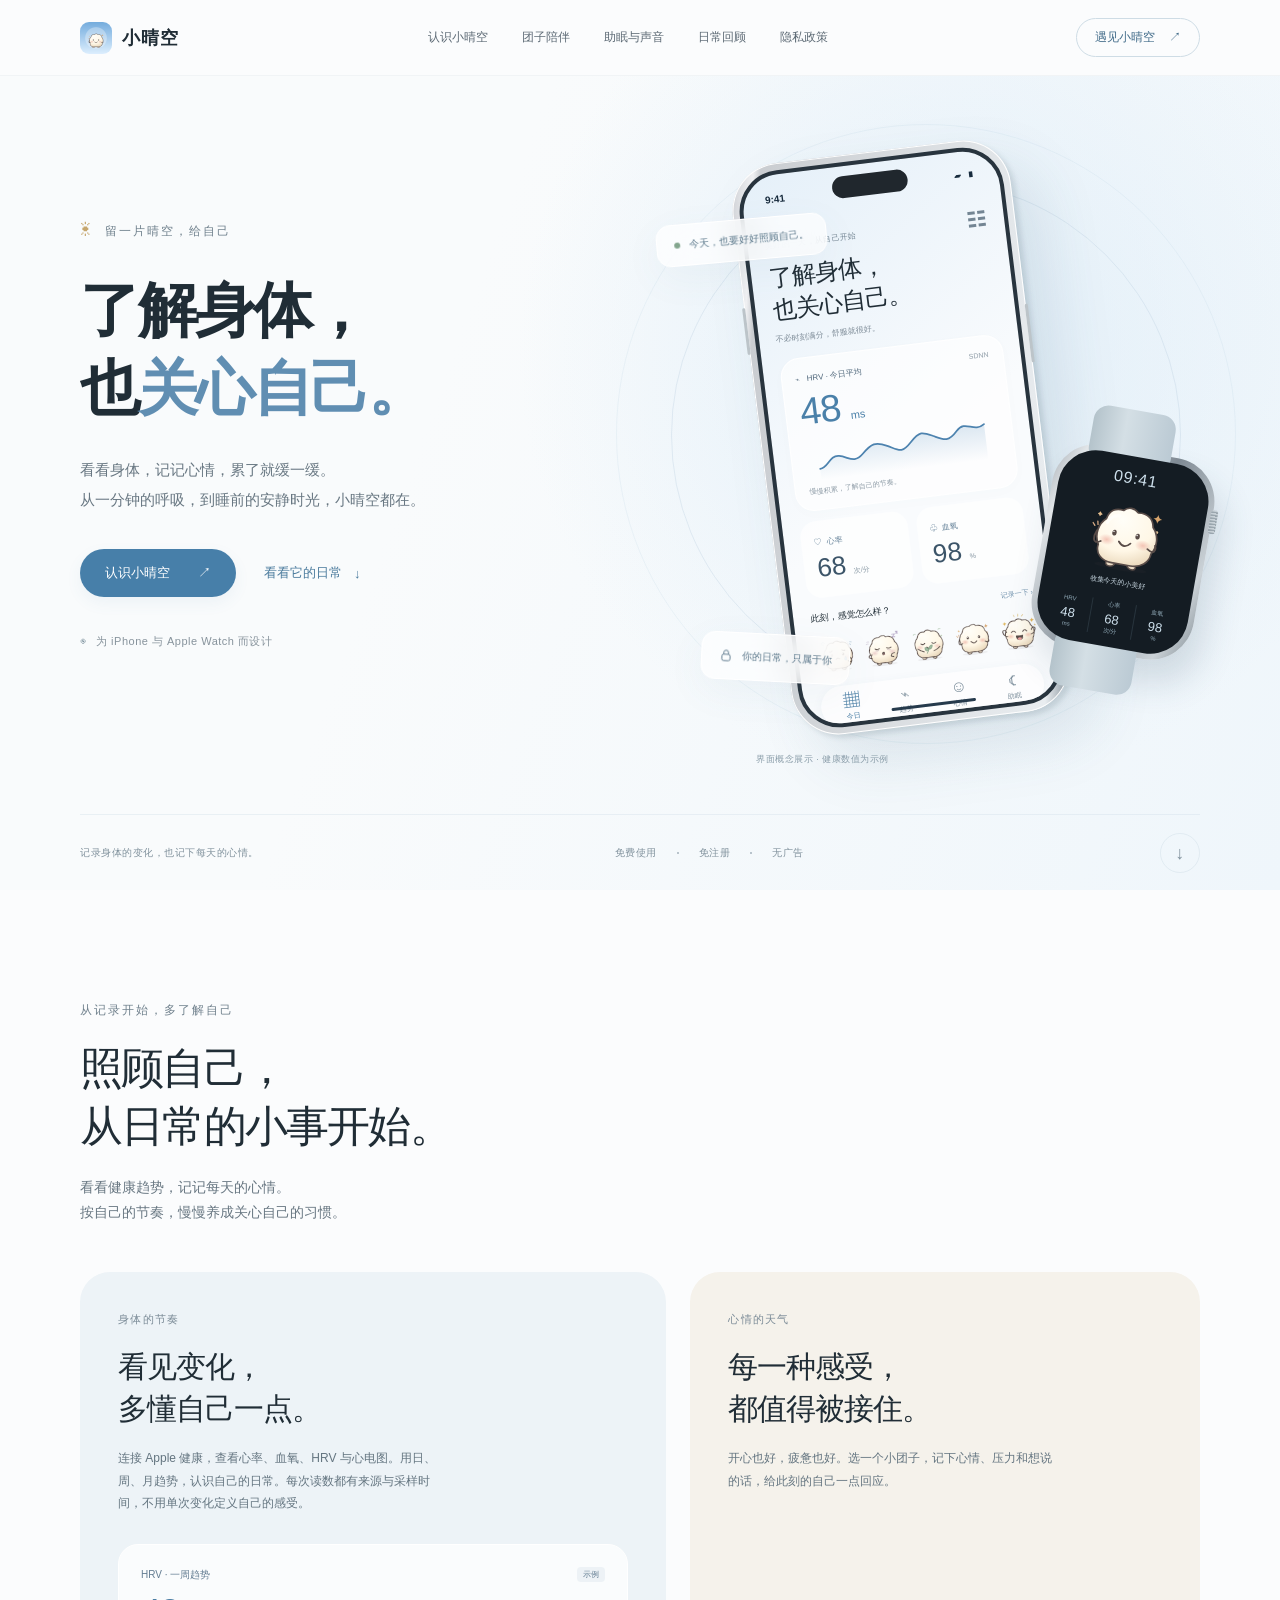
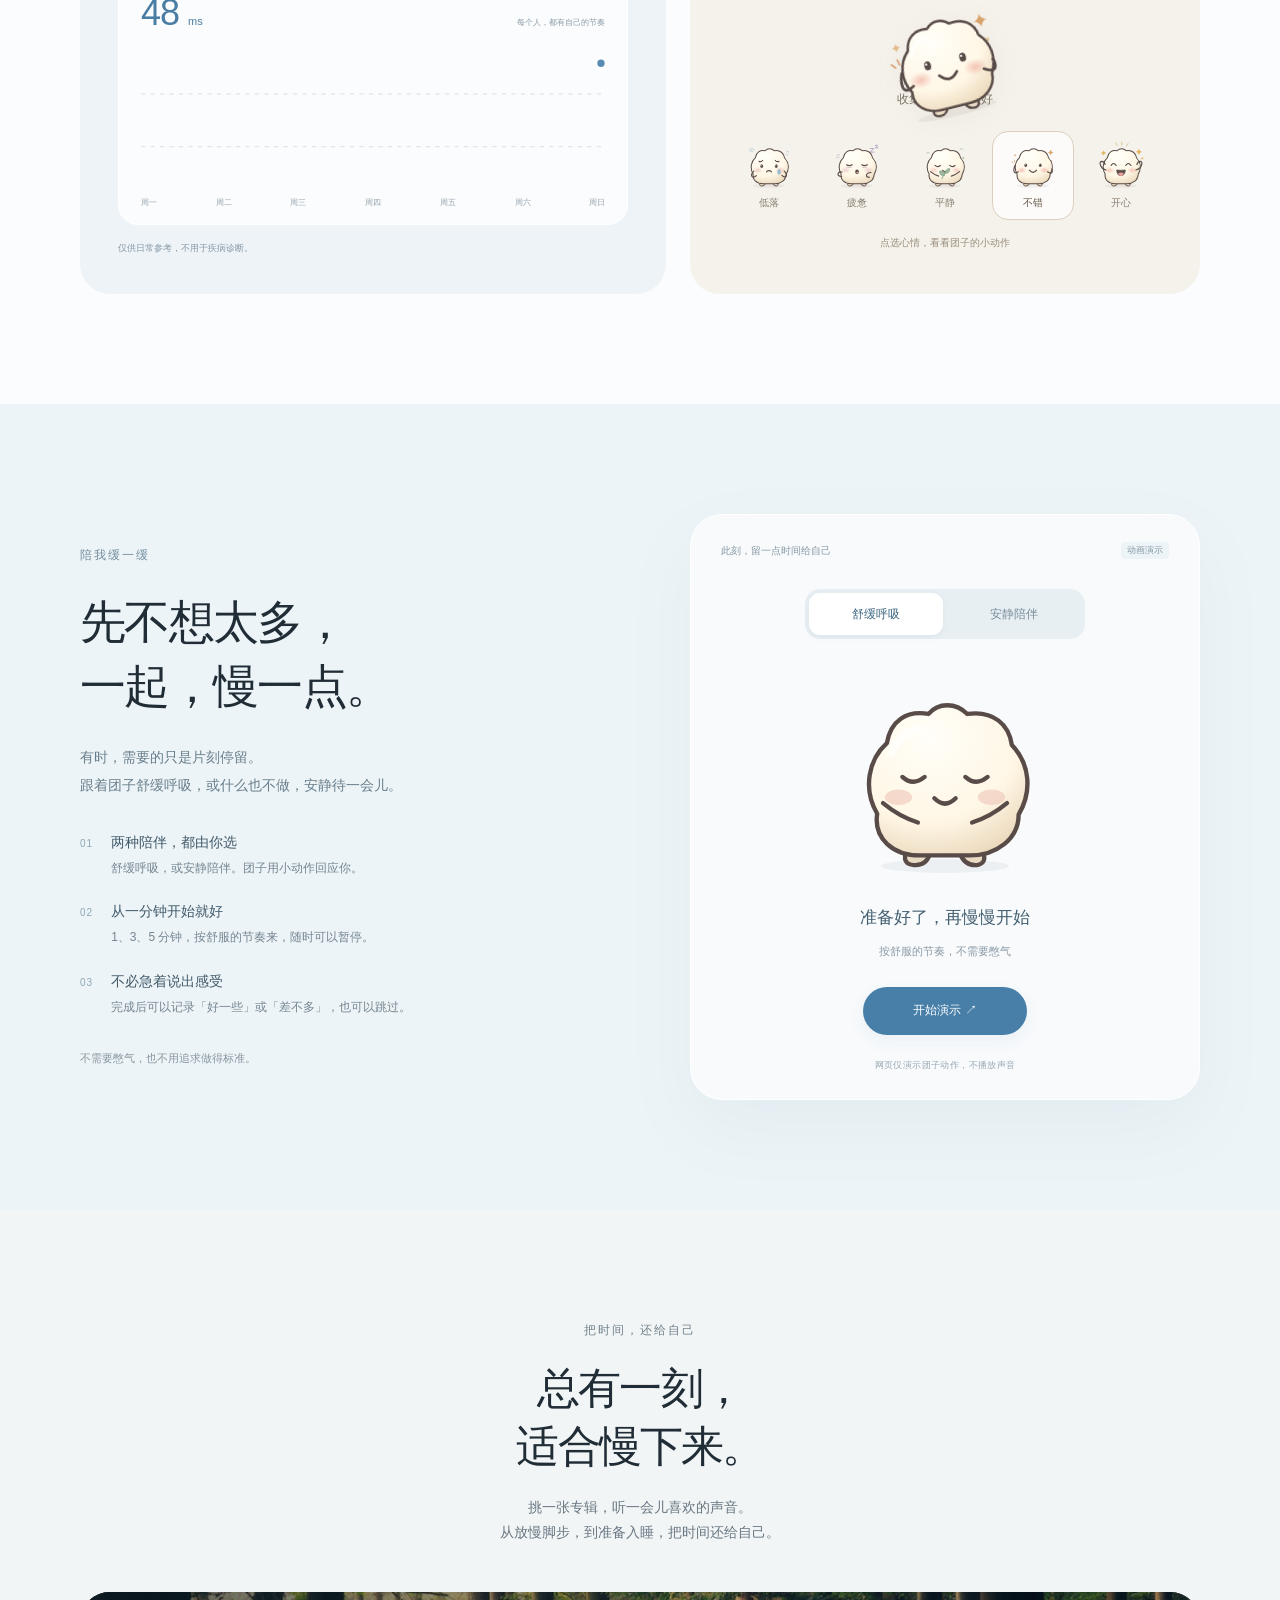
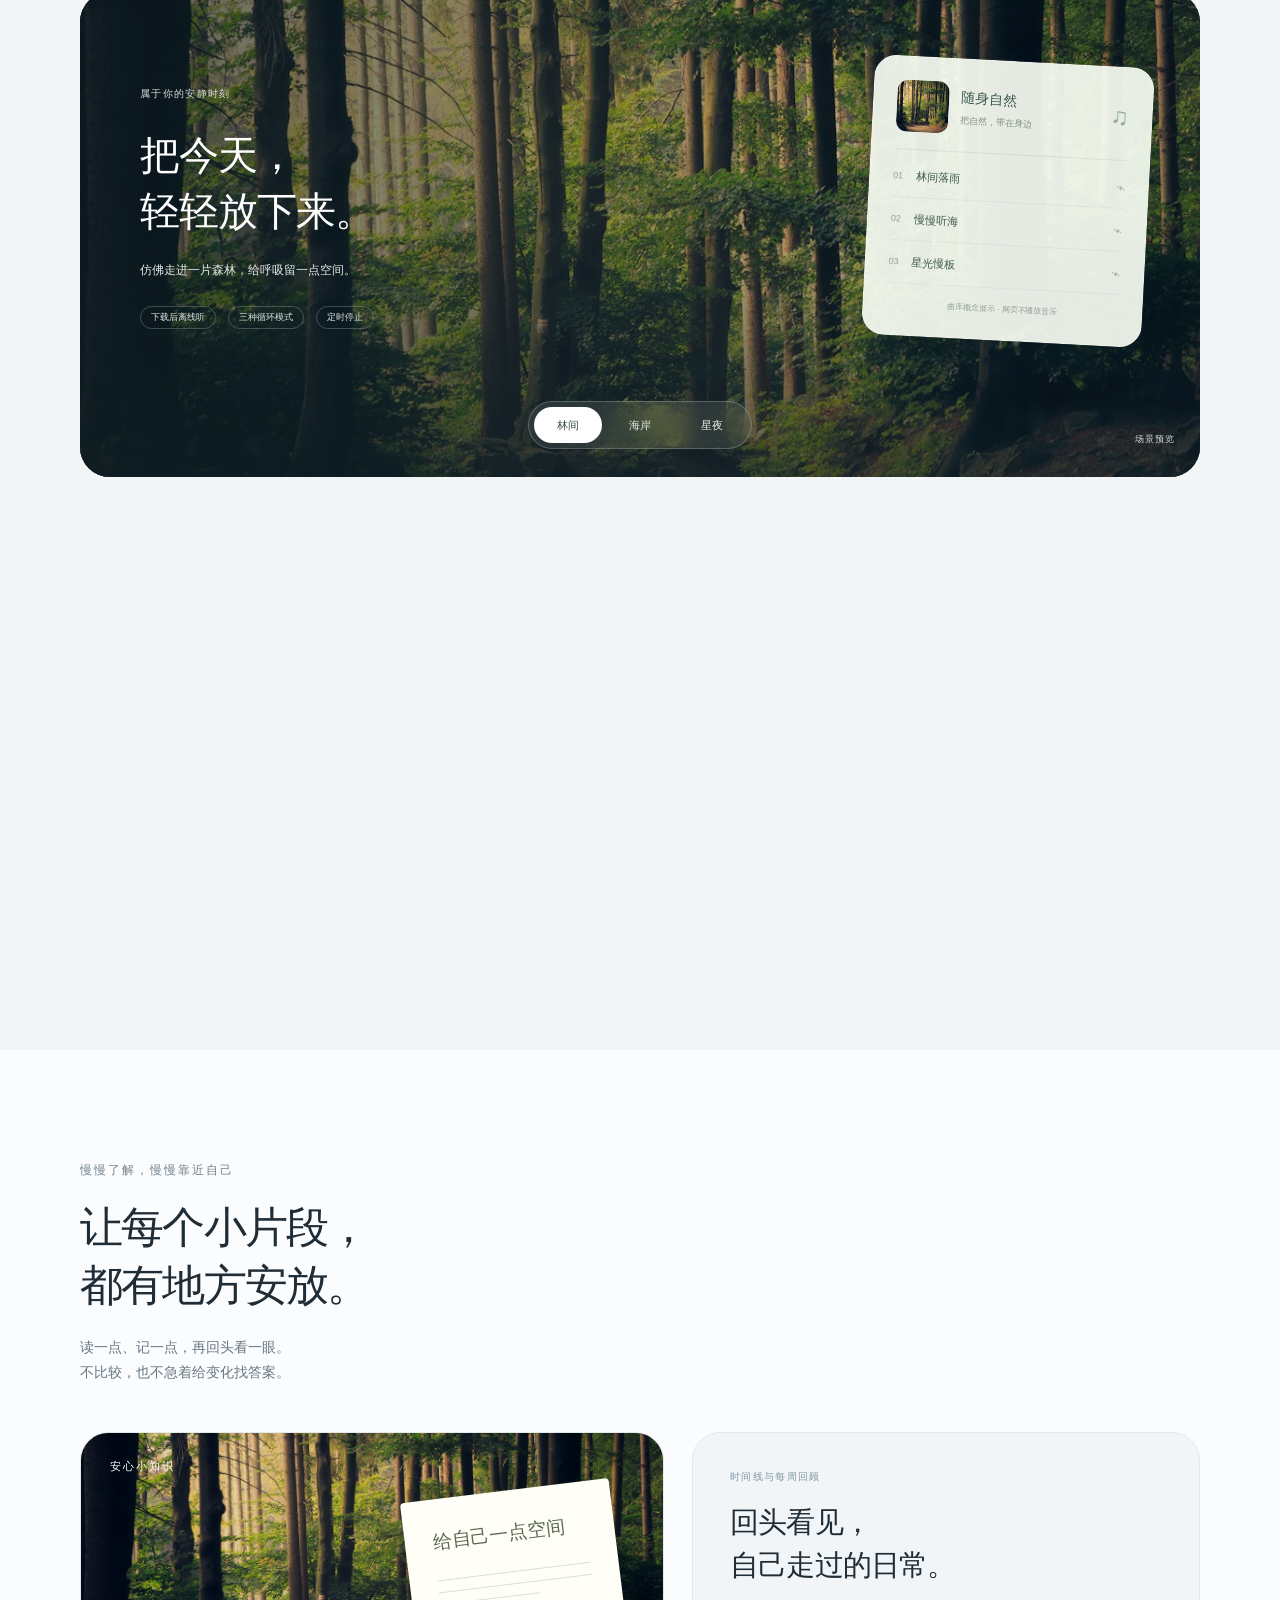
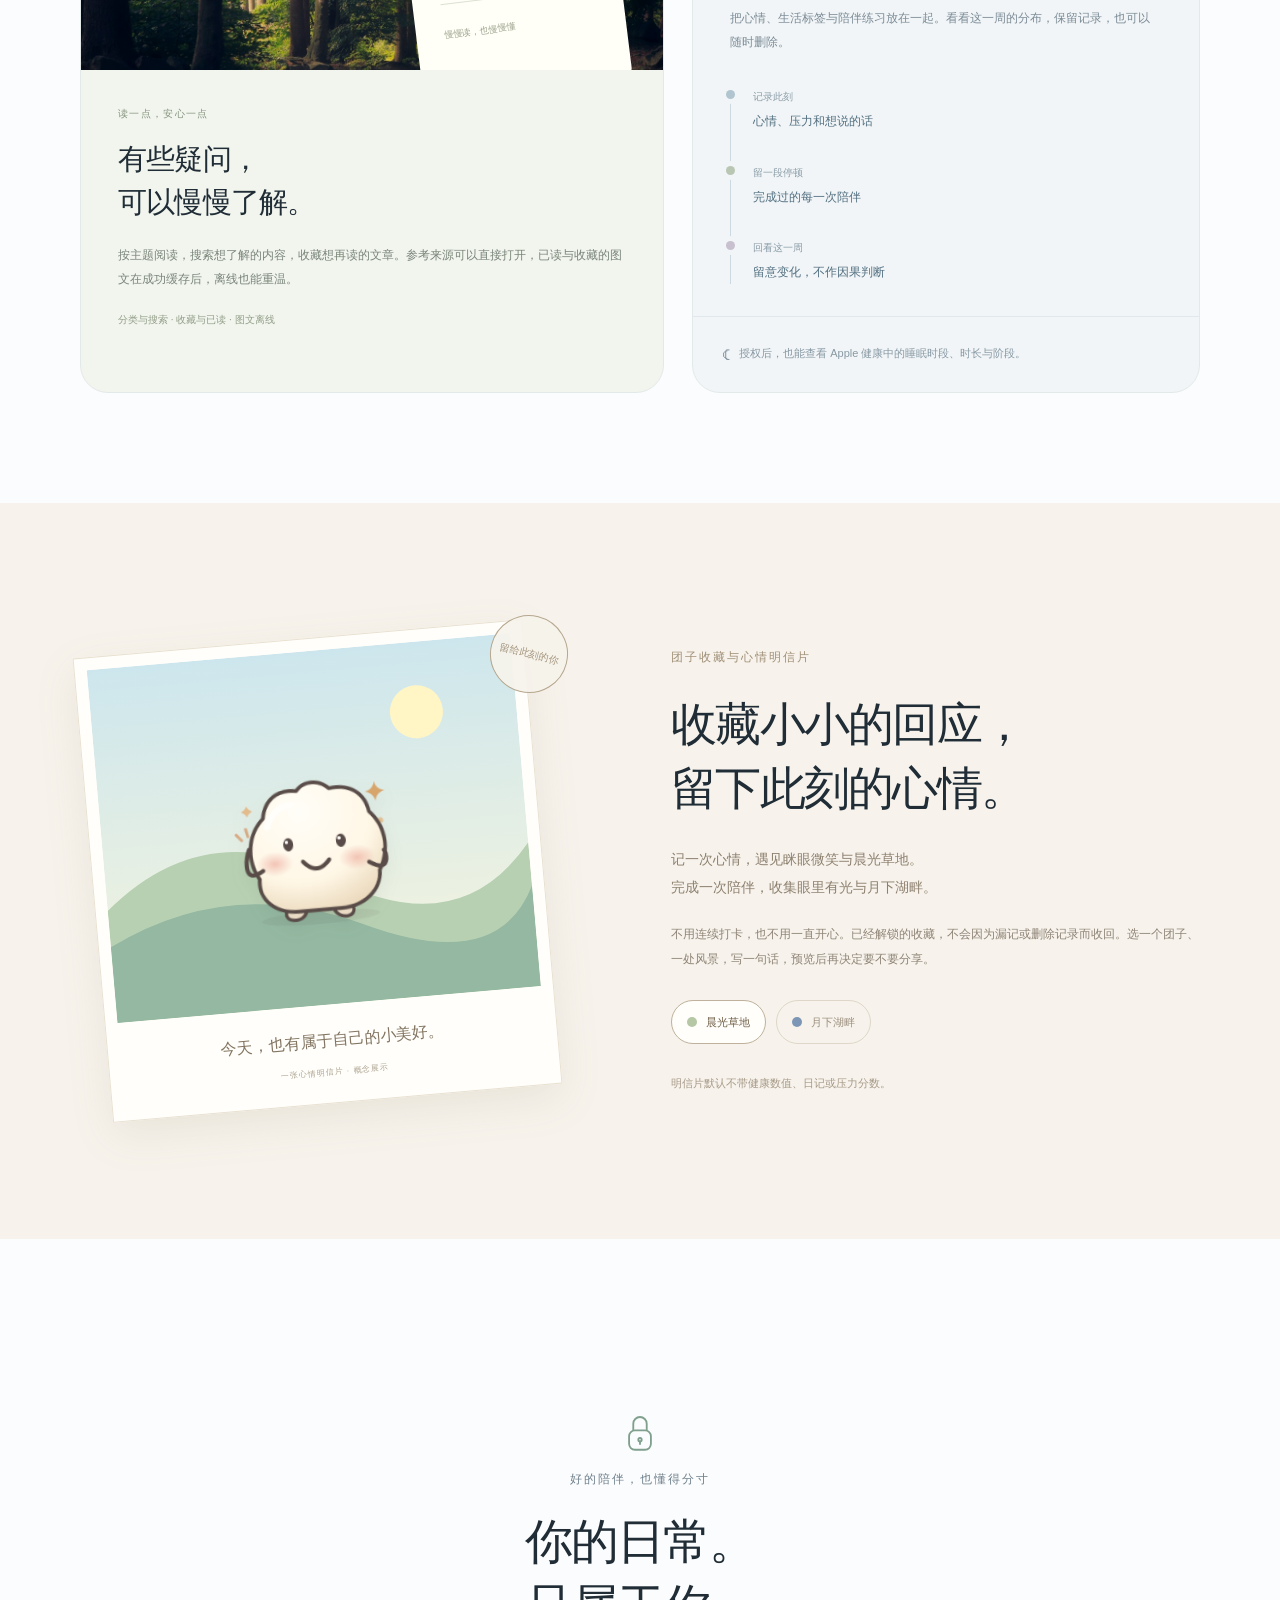
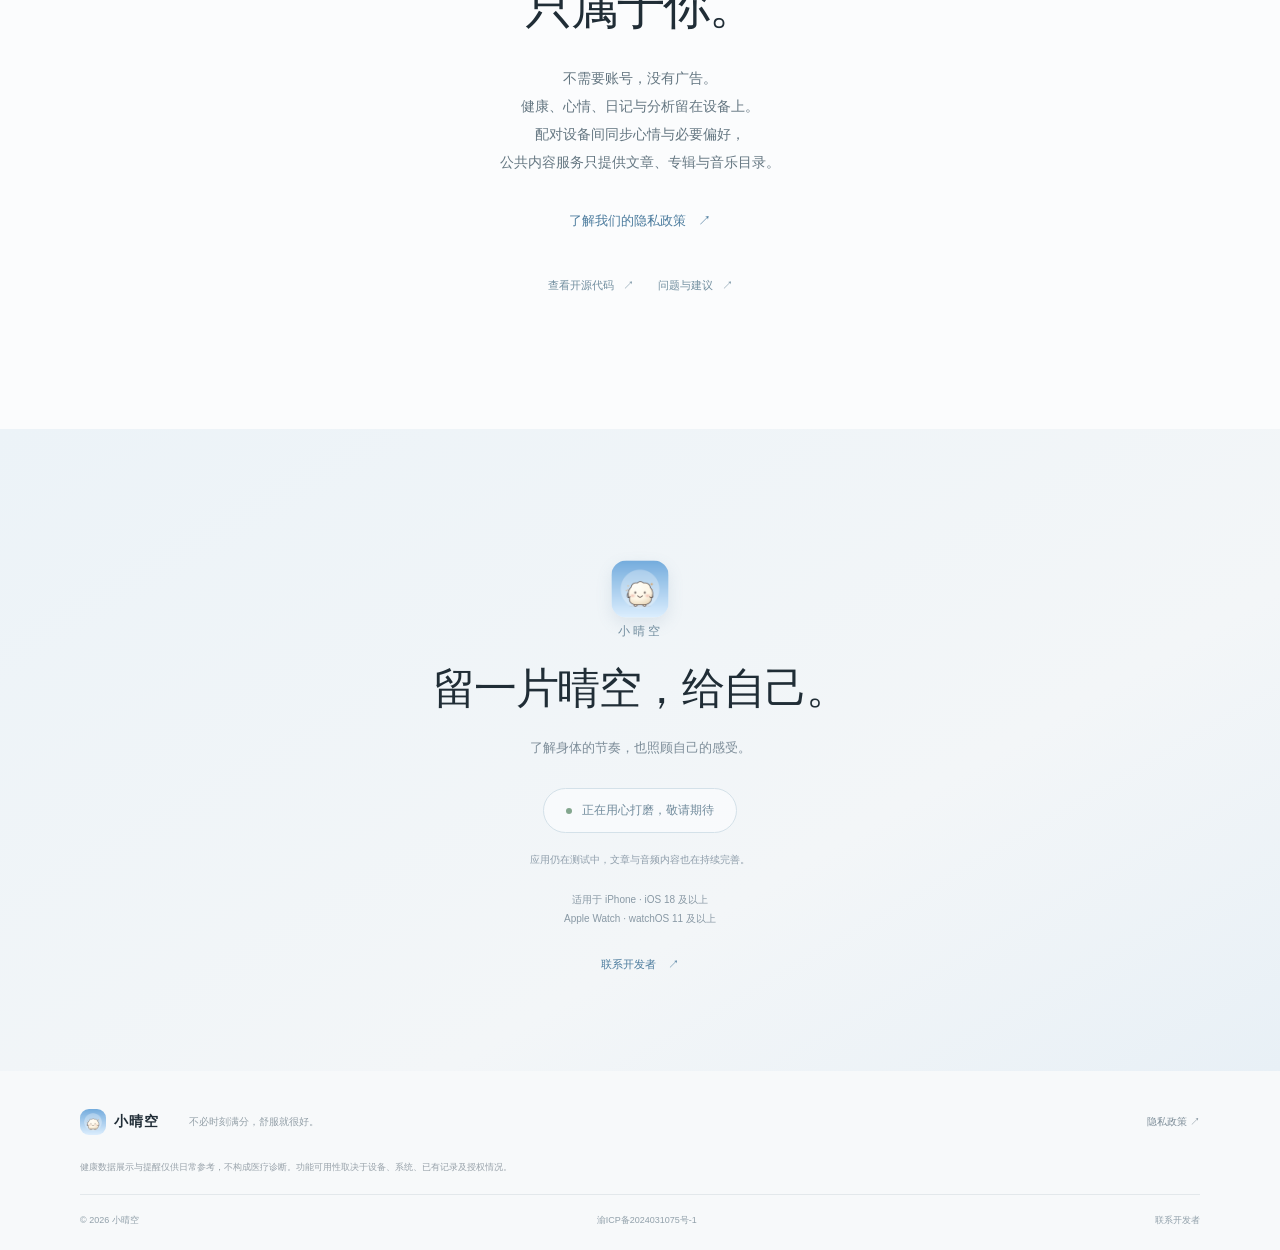
==== commit d2de9831: "feat: add content management, companionship, and music widgets" ====
--- a/website/index.html
+++ b/website/index.html
@@ -4,19 +4,19 @@
   <meta charset="UTF-8">
   <meta name="viewport" content="width=device-width, initial-scale=1, viewport-fit=cover">
   <meta name="theme-color" content="#f8fafb">
-  <meta name="description" content="小晴空，一款免费、免注册、无广告的 iPhone 与 Apple Watch 健康和助眠 App。了解身体的节奏，也照顾自己的心情。">
+  <meta name="description" content="小晴空，一款免费、免注册、无广告的 iPhone 与 Apple Watch 健康与日常陪伴 App。健康趋势、心情记录、舒缓呼吸、助眠专辑与心情明信片，陪你照顾自己。">
   <title>小晴空 · 了解身体，也关心自己。</title>
   <link rel="icon" href="assets/app-icon.png" type="image/png">
   <link rel="apple-touch-icon" href="assets/app-icon.png">
-  <link rel="stylesheet" href="styles.css?v=20261120-motion4">
-  <script src="script.js?v=20261120-motion4" defer></script>
+  <link rel="stylesheet" href="styles.css?v=20261122-companion1">
+  <script src="script.js?v=20261122-companion1" defer></script>
 </head>
 <body>
   <a class="skip-link" href="#main">跳到主要内容</a>
   <header class="site-header">
     <nav class="nav container" aria-label="主导航">
       <a class="brand" href="./" aria-label="小晴空首页"><img src="assets/app-icon.png" alt="" width="32" height="32"><span>小晴空</span></a>
-      <div class="nav-links"><a href="#features">认识小晴空</a><a href="#moments">陪伴日常</a><a href="privacy.html">隐私政策</a></div>
+      <div class="nav-links"><a href="#features">认识小晴空</a><a href="#companion">团子陪伴</a><a href="#moments">助眠与声音</a><a href="#everyday">日常回顾</a><a href="privacy.html">隐私政策</a></div>
       <a class="nav-cta" href="#availability">遇见小晴空 <span aria-hidden="true">↗</span></a>
     </nav>
   </header>
@@ -28,7 +28,7 @@
         <div class="hero-copy">
           <p class="eyebrow"><span class="sun-mark" aria-hidden="true">☀</span> 留一片晴空，给自己</p>
           <h1>了解身体，<br>也<span class="blue-text">关心自己。</span></h1>
-          <p class="hero-description">查看身体的变化，记下此刻的心情。<br>让小晴空陪你，<br class="mobile-break">把照顾自己变成日常。</p>
+          <p class="hero-description">看看身体，记记心情，累了就缓一缓。<br>从一分钟的呼吸，到睡前的安静时光，<br class="mobile-break">小晴空都在。</p>
           <div class="hero-actions"><a class="button button-primary" href="#features">认识小晴空 <span aria-hidden="true">↗</span></a><a class="text-link" href="#moments">看看它的日常 <span aria-hidden="true">↓</span></a></div>
           <p class="hero-platforms"><span aria-hidden="true">◉</span> 为 iPhone 与 Apple Watch 而设计</p>
         </div>
@@ -52,7 +52,7 @@
               <span class="home-indicator" aria-hidden="true"></span>
             </div>
           </div>
-          <div class="watch" aria-hidden="true"><div class="watch-crown"></div><div class="watch-screen"><span class="watch-time">09:41</span><img src="assets/mood-4.png" alt="" width="86" height="86"><span class="watch-caption">给此刻，一点晴朗</span><span class="watch-metric">♡ &nbsp;68 <small>次/分</small></span></div></div>
+          <div class="watch dumpling-stage" role="group" aria-label="小晴空 Apple Watch 界面概念展示"><div class="watch-crown"></div><div class="watch-screen"><span class="watch-time">09:41</span><button type="button" class="watch-character dumpling" id="watch-dumpling" data-mood="4" aria-label="不错的团子，点按打个招呼"><svg xmlns="http://www.w3.org/2000/svg" viewBox="0 0 256 256" role="img" aria-hidden="true"><defs><radialGradient id="watch-body-3" cx=".38" cy=".22" r=".85"><stop stop-color="#fffef8" /><stop offset=".65" stop-color="#fff7e6" /><stop offset="1" stop-color="#ead8bb" /></radialGradient><radialGradient id="watch-cheek-3"><stop stop-color="#eda99b" stop-opacity=".65" /><stop offset="1" stop-color="#eda99b" stop-opacity="0" /></radialGradient></defs><ellipse cx="128" cy="220" rx="72" ry="8" fill="#594c48" opacity=".07" class="floor" /><g class="ornaments"><path d="M206 61Q208 71 218 73Q208 75 206 85Q204 75 194 73Q204 71 206 61" fill="#d7a46c" /><path d="M49 78Q51 83 56 85Q51 87 49 92Q47 87 42 85Q47 83 49 78" fill="#e3bc8d" /><circle cx="210" cy="109" r="3.5" fill="#e0c095" /></g><g class="creature"><path d="M89 204q-7 16 7 17q13 1 17-13m30 0q5 14 18 13q12-2 5-17" fill="#eadbc5" stroke="#594c48" stroke-width="4" stroke-linejoin="round" /><path d="M58 168C43 142 49 112 68 95C72 72 88 61 111 65C121 53 139 53 151 65C178 61 194 76 197 97C216 117 218 145 204 169C204 194 181 211 154 211H102C75 211 54 194 58 168Z" fill="url(#watch-body-3)" stroke="#594c48" stroke-width="4.5" stroke-linejoin="round" /><path d="M72 106q9-24 31-25" fill="none" stroke="#fffefb" stroke-width="8" stroke-linecap="round" opacity=".9" /><ellipse cx="78" cy="151" rx="22" ry="15" fill="url(#watch-cheek-3)" class="cheek" /><ellipse cx="178" cy="151" rx="22" ry="15" fill="url(#watch-cheek-3)" class="cheek" /><g class="mouth"><path d="M112 151q16 19 32 0" fill="none" stroke="#594c48" stroke-width="5" stroke-linecap="round" stroke-linejoin="round" /></g><g class="hands"><path d="M40 119l-6-7m14 3-2-9" stroke="#d7aa84" stroke-width="3.5" stroke-linecap="round" /><path d="M63 158q-16 10-19-2q-2-11 4-25" fill="none" stroke="#594c48" stroke-width="5" stroke-linecap="round" stroke-linejoin="round" class="hand-left" /><path d="M192 158q18 12 21-1q1-8-2-12" fill="none" stroke="#594c48" stroke-width="5" stroke-linecap="round" stroke-linejoin="round" class="hand-right" /></g><g class="eyes"><ellipse cx="96" cy="129" rx="6" ry="8" fill="#594c48" /><ellipse cx="160" cy="129" rx="6" ry="8" fill="#594c48" /><circle cx="94" cy="126" r="2" fill="#fff" /><circle cx="158" cy="126" r="2" fill="#fff" /></g></g></svg></button><span class="watch-caption" data-mood-caption>收集今天的小美好</span><div class="watch-readings" aria-label="健康数值为示例"><span><small>HRV</small>48<small>ms</small></span><span><small>心率</small>68<small>次/分</small></span><span><small>血氧</small>98<small>%</small></span></div></div></div>
           <div class="floating-note note-privacy"><svg width="18" height="20" viewBox="0 0 24 24" fill="none" stroke="currentColor" stroke-width="1.6" aria-hidden="true"><rect x="5" y="10" width="14" height="11" rx="3"/><path d="M8 10V7a4 4 0 0 1 8 0v3"/></svg> 你的日常，只属于你</div>
           <p class="art-caption">界面概念展示 · 健康数值为示例</p>
         </div>
@@ -63,21 +63,73 @@
     <section id="features" class="features section-space container">
       <div class="section-heading reveal"><p class="eyebrow">从记录开始，多了解自己</p><h2>照顾自己，<br>从日常的小事开始。</h2><p>看看健康趋势，记记每天的心情。<br>按自己的节奏，慢慢养成关心自己的习惯。</p></div>
       <div class="feature-grid">
-        <article class="feature-card health-feature reveal"><div class="card-copy"><p class="card-label">身体的节奏</p><h3>看见变化，<br>多懂自己一点。</h3><p>连接 Apple 健康，查看心率、血氧、HRV 与心电图。用日、周、月趋势，认识自己的日常。</p></div><div class="trend-visual" aria-label="HRV 趋势概念展示"><div class="trend-top"><span>HRV · 一周趋势</span><span class="demo-label">示例</span></div><div class="trend-reading">48 <span>ms</span><small>每个人，都有自己的节奏</small></div><svg viewBox="0 0 440 140" role="img" aria-label="一周 HRV 趋势示意图"><path d="M0 102H440M0 52H440" stroke="#dde6ed" stroke-dasharray="4 5" fill="none"/><path d="M4 110 C35 110 40 53 73 60S111 104 145 74S180 21 217 43S258 105 291 69S330 74 363 35S405 69 436 23" fill="none" stroke="#588cb5" stroke-width="3" stroke-linecap="round"/><circle cx="436" cy="23" r="5" fill="#588cb5" stroke="white" stroke-width="3"/></svg><div class="chart-days" aria-hidden="true"><span>周一</span><span>周二</span><span>周三</span><span>周四</span><span>周五</span><span>周六</span><span>周日</span></div></div><p class="card-footnote">仅供日常参考，不用于疾病诊断。</p></article>
-        <article class="feature-card mood-feature reveal"><div class="card-copy"><p class="card-label">心情的天气</p><h3>每一种感受，<br>都值得被接住。</h3><p>开心也好，疲惫也好。选一个小团子，记下心情、压力和想说的话，给此刻的自己一点回应。</p></div><img class="mood-main" src="assets/mood-4.png" alt="微笑着的小团子" width="220" height="220" loading="lazy"><div class="mood-pills"><span>不必时刻满分</span><span>舒服就很好</span></div></article>
+        <article class="feature-card health-feature reveal"><div class="card-copy"><p class="card-label">身体的节奏</p><h3>看见变化，<br>多懂自己一点。</h3><p>连接 Apple 健康，查看心率、血氧、HRV 与心电图。用日、周、月趋势，认识自己的日常。每次读数都有来源与采样时间，不用单次变化定义自己的感受。</p></div><div class="trend-visual" aria-label="HRV 趋势概念展示"><div class="trend-top"><span>HRV · 一周趋势</span><span class="demo-label">示例</span></div><div class="trend-reading">48 <span>ms</span><small>每个人，都有自己的节奏</small></div><svg viewBox="0 0 440 140" role="img" aria-label="一周 HRV 趋势示意图"><path d="M0 102H440M0 52H440" stroke="#dde6ed" stroke-dasharray="4 5" fill="none"/><path d="M4 110 C35 110 40 53 73 60S111 104 145 74S180 21 217 43S258 105 291 69S330 74 363 35S405 69 436 23" fill="none" stroke="#588cb5" stroke-width="3" stroke-linecap="round"/><circle cx="436" cy="23" r="5" fill="#588cb5" stroke="white" stroke-width="3"/></svg><div class="chart-days" aria-hidden="true"><span>周一</span><span>周二</span><span>周三</span><span>周四</span><span>周五</span><span>周六</span><span>周日</span></div></div><p class="card-footnote">仅供日常参考，不用于疾病诊断。</p></article>
+        <article class="feature-card mood-feature dumpling-stage reveal"><div class="card-copy"><p class="card-label">心情的天气</p><h3>每一种感受，<br>都值得被接住。</h3><p>开心也好，疲惫也好。选一个小团子，记下心情、压力和想说的话，给此刻的自己一点回应。</p></div><button type="button" class="mood-main dumpling" id="mood-dumpling" data-mood="4" aria-label="不错的团子，点按打个招呼"><svg xmlns="http://www.w3.org/2000/svg" viewBox="0 0 256 256" role="img" aria-hidden="true"><defs><radialGradient id="main-body-3" cx=".38" cy=".22" r=".85"><stop stop-color="#fffef8" /><stop offset=".65" stop-color="#fff7e6" /><stop offset="1" stop-color="#ead8bb" /></radialGradient><radialGradient id="main-cheek-3"><stop stop-color="#eda99b" stop-opacity=".65" /><stop offset="1" stop-color="#eda99b" stop-opacity="0" /></radialGradient></defs><ellipse cx="128" cy="220" rx="72" ry="8" fill="#594c48" opacity=".07" class="floor" /><g class="ornaments"><path d="M206 61Q208 71 218 73Q208 75 206 85Q204 75 194 73Q204 71 206 61" fill="#d7a46c" /><path d="M49 78Q51 83 56 85Q51 87 49 92Q47 87 42 85Q47 83 49 78" fill="#e3bc8d" /><circle cx="210" cy="109" r="3.5" fill="#e0c095" /></g><g class="creature"><path d="M89 204q-7 16 7 17q13 1 17-13m30 0q5 14 18 13q12-2 5-17" fill="#eadbc5" stroke="#594c48" stroke-width="4" stroke-linejoin="round" /><path d="M58 168C43 142 49 112 68 95C72 72 88 61 111 65C121 53 139 53 151 65C178 61 194 76 197 97C216 117 218 145 204 169C204 194 181 211 154 211H102C75 211 54 194 58 168Z" fill="url(#main-body-3)" stroke="#594c48" stroke-width="4.5" stroke-linejoin="round" /><path d="M72 106q9-24 31-25" fill="none" stroke="#fffefb" stroke-width="8" stroke-linecap="round" opacity=".9" /><ellipse cx="78" cy="151" rx="22" ry="15" fill="url(#main-cheek-3)" class="cheek" /><ellipse cx="178" cy="151" rx="22" ry="15" fill="url(#main-cheek-3)" class="cheek" /><g class="mouth"><path d="M112 151q16 19 32 0" fill="none" stroke="#594c48" stroke-width="5" stroke-linecap="round" stroke-linejoin="round" /></g><g class="hands"><path d="M40 119l-6-7m14 3-2-9" stroke="#d7aa84" stroke-width="3.5" stroke-linecap="round" /><path d="M63 158q-16 10-19-2q-2-11 4-25" fill="none" stroke="#594c48" stroke-width="5" stroke-linecap="round" stroke-linejoin="round" class="hand-left" /><path d="M192 158q18 12 21-1q1-8-2-12" fill="none" stroke="#594c48" stroke-width="5" stroke-linecap="round" stroke-linejoin="round" class="hand-right" /></g><g class="eyes"><ellipse cx="96" cy="129" rx="6" ry="8" fill="#594c48" /><ellipse cx="160" cy="129" rx="6" ry="8" fill="#594c48" /><circle cx="94" cy="126" r="2" fill="#fff" /><circle cx="158" cy="126" r="2" fill="#fff" /></g></g></svg></button><p class="mood-response" data-mood-caption>收集今天的小美好</p><div class="mood-choices" role="group" aria-label="预览五种心情"><button type="button" class="mood-choice" data-mood-value="1" aria-pressed="false"><span class="dumpling" data-mood="1" aria-hidden="true"><svg xmlns="http://www.w3.org/2000/svg" viewBox="0 0 256 256" role="img" aria-hidden="true"><defs><radialGradient id="choice1-body-0" cx=".38" cy=".22" r=".85"><stop stop-color="#fffef8" /><stop offset=".65" stop-color="#fff7e6" /><stop offset="1" stop-color="#ead8bb" /></radialGradient><radialGradient id="choice1-cheek-0"><stop stop-color="#e8b6b3" stop-opacity=".65" /><stop offset="1" stop-color="#e8b6b3" stop-opacity="0" /></radialGradient></defs><ellipse cx="128" cy="220" rx="72" ry="8" fill="#594c48" opacity=".07" class="floor" /><g class="ornaments"><path d="M62 62q-8-13-17-3q-4 10 10 10" fill="none" stroke="#b5c8d8" stroke-width="4" stroke-linecap="round" /><path d="M204 79l6 7m-3-19 8 4" stroke="#b5c8d8" stroke-width="4" stroke-linecap="round" /></g><g class="creature"><path d="M89 204q-7 16 7 17q13 1 17-13m30 0q5 14 18 13q12-2 5-17" fill="#eadbc5" stroke="#594c48" stroke-width="4" stroke-linejoin="round" /><path d="M58 168C43 142 49 112 68 95C72 72 88 61 111 65C121 53 139 53 151 65C178 61 194 76 197 97C216 117 218 145 204 169C204 194 181 211 154 211H102C75 211 54 194 58 168Z" fill="url(#choice1-body-0)" stroke="#594c48" stroke-width="4.5" stroke-linejoin="round" /><path d="M72 106q9-24 31-25" fill="none" stroke="#fffefb" stroke-width="8" stroke-linecap="round" opacity=".9" /><ellipse cx="78" cy="151" rx="22" ry="15" fill="url(#choice1-cheek-0)" class="cheek" /><ellipse cx="178" cy="151" rx="22" ry="15" fill="url(#choice1-cheek-0)" class="cheek" /><g class="brows"><path d="M84 112q10 4 16-4m56 0q6 8 16 4" fill="none" stroke="#594c48" stroke-width="5" stroke-linecap="round" stroke-linejoin="round" /></g><g class="mouth"><path d="M117 158q11-10 22 0" fill="none" stroke="#594c48" stroke-width="5" stroke-linecap="round" stroke-linejoin="round" /></g><g class="tear"><path d="M173 146q-13 17-3 22q15 4 3-22" fill="#9dc4db" stroke="#7ba7c1" stroke-width="2.5" /></g><g class="hands"><path d="M61 155q-16 16-7 25q9 5 18-5m123-20q16 15 7 24q-8 4-17-5" fill="none" stroke="#594c48" stroke-width="5" stroke-linecap="round" stroke-linejoin="round" /></g><g class="eyes"><ellipse cx="96" cy="133" rx="6" ry="8" fill="#594c48" /><ellipse cx="160" cy="133" rx="6" ry="8" fill="#594c48" /><circle cx="94" cy="130" r="2" fill="#fff" /><circle cx="158" cy="130" r="2" fill="#fff" /></g></g></svg></span><span>低落</span></button><button type="button" class="mood-choice" data-mood-value="2" aria-pressed="false"><span class="dumpling" data-mood="2" aria-hidden="true"><svg xmlns="http://www.w3.org/2000/svg" viewBox="0 0 256 256" role="img" aria-hidden="true"><defs><radialGradient id="choice2-body-1" cx=".38" cy=".22" r=".85"><stop stop-color="#fffef8" /><stop offset=".65" stop-color="#fff7e6" /><stop offset="1" stop-color="#ead8bb" /></radialGradient><radialGradient id="choice2-cheek-1"><stop stop-color="#e4b9bd" stop-opacity=".65" /><stop offset="1" stop-color="#e4b9bd" stop-opacity="0" /></radialGradient></defs><ellipse cx="128" cy="220" rx="72" ry="8" fill="#594c48" opacity=".07" class="floor" /><g class="ornaments"><path d="M186 55h16l-16 16h17m6-30h11l-11 11h12" stroke="#b0a1c2" stroke-width="4" stroke-linecap="round" stroke-linejoin="round" fill="none" /><path d="M51 84q-7-5-12 1m10 10q-8-5-13 1" stroke="#c2b7cb" stroke-width="3" stroke-linecap="round" fill="none" /></g><g class="creature"><path d="M89 204q-7 16 7 17q13 1 17-13m30 0q5 14 18 13q12-2 5-17" fill="#eadbc5" stroke="#594c48" stroke-width="4" stroke-linejoin="round" /><path d="M58 168C43 142 49 112 68 95C72 72 88 61 111 65C121 53 139 53 151 65C178 61 194 76 197 97C216 117 218 145 204 169C204 194 181 211 154 211H102C75 211 54 194 58 168Z" fill="url(#choice2-body-1)" stroke="#594c48" stroke-width="4.5" stroke-linejoin="round" /><path d="M72 106q9-24 31-25" fill="none" stroke="#fffefb" stroke-width="8" stroke-linecap="round" opacity=".9" /><ellipse cx="78" cy="151" rx="22" ry="15" fill="url(#choice2-cheek-1)" class="cheek" /><ellipse cx="178" cy="151" rx="22" ry="15" fill="url(#choice2-cheek-1)" class="cheek" /><path d="M84 138q10 4 19 0m49 0q9 4 18 0" stroke="#c1adb6" stroke-width="3" fill="none" stroke-linecap="round" /><g class="mouth"><ellipse cx="128" cy="158" rx="8" ry="10" fill="#594c48" /><ellipse cx="129" cy="161" rx="4" ry="3" fill="#e5a6ab" /></g><g class="hands"><path d="M62 159q-15-3-18 8q-1 11 16 12m130-18q-17 0-20 12q-2 9 13 9" fill="none" stroke="#594c48" stroke-width="5" stroke-linecap="round" stroke-linejoin="round" /></g><g class="eyes"><path d="M82 127q12 8 25 0m42 0q12 8 25 0" fill="none" stroke="#594c48" stroke-width="5" stroke-linecap="round" stroke-linejoin="round" /></g></g></svg></span><span>疲惫</span></button><button type="button" class="mood-choice" data-mood-value="3" aria-pressed="false"><span class="dumpling" data-mood="3" aria-hidden="true"><svg xmlns="http://www.w3.org/2000/svg" viewBox="0 0 256 256" role="img" aria-hidden="true"><defs><radialGradient id="choice3-body-2" cx=".38" cy=".22" r=".85"><stop stop-color="#fffef8" /><stop offset=".65" stop-color="#fff7e6" /><stop offset="1" stop-color="#ead8bb" /></radialGradient><radialGradient id="choice3-cheek-2"><stop stop-color="#efbab0" stop-opacity=".65" /><stop offset="1" stop-color="#efbab0" stop-opacity="0" /></radialGradient></defs><ellipse cx="128" cy="220" rx="72" ry="8" fill="#594c48" opacity=".07" class="floor" /><g class="ornaments"><path d="M46 77q5-9 13-3m134-14q7-9 14-2" stroke="#b1c8b0" stroke-width="4" fill="none" stroke-linecap="round" /><path d="M208 91Q210 95 214 97Q210 99 208 103Q206 99 202 97Q206 95 208 91" fill="#b0c4a6" /></g><g class="creature"><path d="M89 204q-7 16 7 17q13 1 17-13m30 0q5 14 18 13q12-2 5-17" fill="#eadbc5" stroke="#594c48" stroke-width="4" stroke-linejoin="round" /><path d="M58 168C43 142 49 112 68 95C72 72 88 61 111 65C121 53 139 53 151 65C178 61 194 76 197 97C216 117 218 145 204 169C204 194 181 211 154 211H102C75 211 54 194 58 168Z" fill="url(#choice3-body-2)" stroke="#594c48" stroke-width="4.5" stroke-linejoin="round" /><path d="M72 106q9-24 31-25" fill="none" stroke="#fffefb" stroke-width="8" stroke-linecap="round" opacity=".9" /><ellipse cx="78" cy="151" rx="22" ry="15" fill="url(#choice3-cheek-2)" class="cheek" /><ellipse cx="178" cy="151" rx="22" ry="15" fill="url(#choice3-cheek-2)" class="cheek" /><g class="mouth"><path d="M117 152q11 11 22 0" fill="none" stroke="#594c48" stroke-width="5" stroke-linecap="round" stroke-linejoin="round" /></g><g class="hands"><path d="M64 157q17 14 36 20m92-20q-17 14-36 20" fill="none" stroke="#594c48" stroke-width="5" stroke-linecap="round" stroke-linejoin="round" /><path d="M114 189q13-18 13-32" stroke="#73977a" stroke-width="3.5" fill="none" stroke-linecap="round" /><path d="M126 175q-26 0-21-21q22-1 21 21m2-9q1-22 21-23q2 21-21 23" fill="#9fbaa0" stroke="#74967a" stroke-width="2.5" /></g><g class="eyes"><path d="M84 130q11 10 23 0m42 0q11 10 23 0" fill="none" stroke="#594c48" stroke-width="5" stroke-linecap="round" stroke-linejoin="round" /></g></g></svg></span><span>平静</span></button><button type="button" class="mood-choice" data-mood-value="4" aria-pressed="true"><span class="dumpling" data-mood="4" aria-hidden="true"><svg xmlns="http://www.w3.org/2000/svg" viewBox="0 0 256 256" role="img" aria-hidden="true"><defs><radialGradient id="choice4-body-3" cx=".38" cy=".22" r=".85"><stop stop-color="#fffef8" /><stop offset=".65" stop-color="#fff7e6" /><stop offset="1" stop-color="#ead8bb" /></radialGradient><radialGradient id="choice4-cheek-3"><stop stop-color="#eda99b" stop-opacity=".65" /><stop offset="1" stop-color="#eda99b" stop-opacity="0" /></radialGradient></defs><ellipse cx="128" cy="220" rx="72" ry="8" fill="#594c48" opacity=".07" class="floor" /><g class="ornaments"><path d="M206 61Q208 71 218 73Q208 75 206 85Q204 75 194 73Q204 71 206 61" fill="#d7a46c" /><path d="M49 78Q51 83 56 85Q51 87 49 92Q47 87 42 85Q47 83 49 78" fill="#e3bc8d" /><circle cx="210" cy="109" r="3.5" fill="#e0c095" /></g><g class="creature"><path d="M89 204q-7 16 7 17q13 1 17-13m30 0q5 14 18 13q12-2 5-17" fill="#eadbc5" stroke="#594c48" stroke-width="4" stroke-linejoin="round" /><path d="M58 168C43 142 49 112 68 95C72 72 88 61 111 65C121 53 139 53 151 65C178 61 194 76 197 97C216 117 218 145 204 169C204 194 181 211 154 211H102C75 211 54 194 58 168Z" fill="url(#choice4-body-3)" stroke="#594c48" stroke-width="4.5" stroke-linejoin="round" /><path d="M72 106q9-24 31-25" fill="none" stroke="#fffefb" stroke-width="8" stroke-linecap="round" opacity=".9" /><ellipse cx="78" cy="151" rx="22" ry="15" fill="url(#choice4-cheek-3)" class="cheek" /><ellipse cx="178" cy="151" rx="22" ry="15" fill="url(#choice4-cheek-3)" class="cheek" /><g class="mouth"><path d="M112 151q16 19 32 0" fill="none" stroke="#594c48" stroke-width="5" stroke-linecap="round" stroke-linejoin="round" /></g><g class="hands"><path d="M40 119l-6-7m14 3-2-9" stroke="#d7aa84" stroke-width="3.5" stroke-linecap="round" /><path d="M63 158q-16 10-19-2q-2-11 4-25" fill="none" stroke="#594c48" stroke-width="5" stroke-linecap="round" stroke-linejoin="round" class="hand-left" /><path d="M192 158q18 12 21-1q1-8-2-12" fill="none" stroke="#594c48" stroke-width="5" stroke-linecap="round" stroke-linejoin="round" class="hand-right" /></g><g class="eyes"><ellipse cx="96" cy="129" rx="6" ry="8" fill="#594c48" /><ellipse cx="160" cy="129" rx="6" ry="8" fill="#594c48" /><circle cx="94" cy="126" r="2" fill="#fff" /><circle cx="158" cy="126" r="2" fill="#fff" /></g></g></svg></span><span>不错</span></button><button type="button" class="mood-choice" data-mood-value="5" aria-pressed="false"><span class="dumpling" data-mood="5" aria-hidden="true"><svg xmlns="http://www.w3.org/2000/svg" viewBox="0 0 256 256" role="img" aria-hidden="true"><defs><radialGradient id="choice5-body-4" cx=".38" cy=".22" r=".85"><stop stop-color="#fffef8" /><stop offset=".65" stop-color="#fff7e6" /><stop offset="1" stop-color="#ead8bb" /></radialGradient><radialGradient id="choice5-cheek-4"><stop stop-color="#f0ae9b" stop-opacity=".65" /><stop offset="1" stop-color="#f0ae9b" stop-opacity="0" /></radialGradient></defs><ellipse cx="128" cy="220" rx="72" ry="8" fill="#594c48" opacity=".07" class="floor" /><g class="ornaments"><path d="M51 63Q53 73 63 75Q53 77 51 87Q49 77 39 75Q49 73 51 63" fill="#dfb75f" /><path d="M207 56Q209 68 221 70Q209 72 207 84Q205 72 193 70Q205 68 207 56" fill="#e3b357" /><path d="M222 93Q224 97 228 99Q224 101 222 105Q220 101 216 99Q220 97 222 93" fill="#e2bc70" /><path d="M111 41l-5-10m25 9 1-12m20 15 7-9" stroke="#dcc17f" stroke-width="4" stroke-linecap="round" /></g><g class="creature"><path d="M89 204q-7 16 7 17q13 1 17-13m30 0q5 14 18 13q12-2 5-17" fill="#eadbc5" stroke="#594c48" stroke-width="4" stroke-linejoin="round" /><path d="M58 168C43 142 49 112 68 95C72 72 88 61 111 65C121 53 139 53 151 65C178 61 194 76 197 97C216 117 218 145 204 169C204 194 181 211 154 211H102C75 211 54 194 58 168Z" fill="url(#choice5-body-4)" stroke="#594c48" stroke-width="4.5" stroke-linejoin="round" /><path d="M72 106q9-24 31-25" fill="none" stroke="#fffefb" stroke-width="8" stroke-linecap="round" opacity=".9" /><ellipse cx="78" cy="151" rx="22" ry="15" fill="url(#choice5-cheek-4)" class="cheek" /><ellipse cx="178" cy="151" rx="22" ry="15" fill="url(#choice5-cheek-4)" class="cheek" /><g class="mouth"><path d="M109 150q18 3 38 0q-1 25-19 25t-19-25" fill="#594c48" stroke="#594c48" stroke-width="3" stroke-linejoin="round" /><path d="M115 166q13-10 26 0q-7 13-13 10q-7 1-13-10" fill="#e99f9c" /></g><g class="hands"><path d="M62 150q-23-6-26-27q-2-11 8-11q10 1 14 14" fill="none" stroke="#594c48" stroke-width="5" stroke-linecap="round" stroke-linejoin="round" class="hand-left" /><path d="M194 150q23-6 26-27q2-11-8-11q-10 1-14 14" fill="none" stroke="#594c48" stroke-width="5" stroke-linecap="round" stroke-linejoin="round" class="hand-right" /></g><g class="eyes"><path d="M84 130q11-17 23 0m42 0q11-17 23 0" fill="none" stroke="#594c48" stroke-width="5" stroke-linecap="round" stroke-linejoin="round" /></g></g></svg></span><span>开心</span></button></div><p class="mood-hint">点选心情，看看团子的小动作</p></article>
+      </div>
+    </section>
+
+    <section id="companion" class="companion-section section-space">
+      <div class="container companion-layout">
+        <div class="companion-copy reveal">
+          <p class="eyebrow">陪我缓一缓</p>
+          <h2>先不想太多，<br>一起，慢一点。</h2>
+          <p class="section-intro">有时，需要的只是片刻停留。<br>跟着团子舒缓呼吸，或什么也不做，安静待一会儿。</p>
+          <ol class="companion-notes">
+            <li><span>01</span><div><h3>两种陪伴，都由你选</h3><p>舒缓呼吸，或安静陪伴。团子用小动作回应你。</p></div></li>
+            <li><span>02</span><div><h3>从一分钟开始就好</h3><p>1、3、5 分钟，按舒服的节奏来，随时可以暂停。</p></div></li>
+            <li><span>03</span><div><h3>不必急着说出感受</h3><p>完成后可以记录「好一些」或「差不多」，也可以跳过。</p></div></li>
+          </ol>
+          <p class="soft-note">不需要憋气，也不用追求做得标准。</p>
+        </div>
+        <div class="companion-demo reveal" id="companion-demo" data-mode="breathing" data-state="rest">
+          <div class="demo-topline"><span>此刻，留一点时间给自己</span><span class="demo-label">动画演示</span></div>
+          <div class="companion-modes" role="group" aria-label="选择陪伴演示方式">
+            <button type="button" data-companion-mode="breathing" aria-pressed="true" disabled>舒缓呼吸</button>
+            <button type="button" data-companion-mode="quiet" aria-pressed="false" disabled>安静陪伴</button>
+          </div>
+          <div class="companion-character" aria-hidden="true">
+            <svg viewBox="0 0 256 256" fill="none">
+              <defs><radialGradient id="companion-body" cx=".38" cy=".22" r=".85"><stop stop-color="#fffef8"/><stop offset=".65" stop-color="#fff7e6"/><stop offset="1" stop-color="#ead8bb"/></radialGradient></defs>
+              <ellipse cx="128" cy="222" rx="66" ry="7" fill="#567c88" opacity=".08"/>
+              <g class="companion-figure" stroke="#594c48" stroke-width="4.5" stroke-linecap="round" stroke-linejoin="round">
+                <path d="M89 204q-7 16 7 17q13 1 17-13m30 0q5 14 18 13q12-2 5-17" fill="#eadbc5"/>
+                <path d="M58 168C43 142 49 112 68 95C72 72 88 61 111 65C121 53 139 53 151 65C178 61 194 76 197 97C216 117 218 145 204 169C204 194 181 211 154 211H102C75 211 54 194 58 168Z" fill="url(#companion-body)"/>
+                <path d="M72 106q9-24 31-25" stroke="#fffefb" stroke-width="8" opacity=".9"/>
+                <g class="companion-face"><ellipse cx="80" cy="151" rx="14" ry="8" fill="#efc5b8" stroke="none" opacity=".6"/><ellipse cx="176" cy="151" rx="14" ry="8" fill="#efc5b8" stroke="none" opacity=".6"/><g class="companion-eyes"><path d="M84 130q11 10 23 0m42 0q11 10 23 0"/></g><path class="companion-smile" d="M117 152q11 11 22 0"/><ellipse class="companion-exhale-mouth" cx="128" cy="157" rx="4" ry="5"/></g>
+                <path class="companion-left-arm" d="M64 157q17 14 36 20"/><path class="companion-right-arm" d="M192 157q-17 14-36 20"/>
+              </g>
+              <g class="companion-air" stroke="#7fa4ae" stroke-width="2.5" stroke-linecap="round"><path d="M143 155q14-5 25 0"/><path d="M146 163q16 4 29-2"/><path d="M146 147q11-6 20-3"/></g>
+            </svg>
+          </div>
+          <p class="companion-instruction" id="companion-instruction" aria-live="polite">准备好了，再慢慢开始</p>
+          <p class="companion-detail" id="companion-detail">按舒服的节奏，不需要憋气</p>
+          <button type="button" class="button button-primary companion-start" id="companion-start" aria-pressed="false" hidden>开始演示 <span aria-hidden="true">↗</span></button>
+          <p class="demo-footnote">网页仅演示团子动作，不播放声音</p>
+        </div>
       </div>
     </section>
 
     <section id="moments" class="moments section-space">
       <div class="container">
-        <div class="section-heading reveal"><p class="eyebrow">把时间，还给自己</p><h2>总有一刻，<br>适合慢下来。</h2><p>从耳边的自然，到手腕上的陪伴。<br>一点点安静，随时都在。</p></div>
+        <div class="section-heading reveal"><p class="eyebrow">把时间，还给自己</p><h2>总有一刻，<br>适合慢下来。</h2><p>挑一张专辑，听一会儿喜欢的声音。<br>从放慢脚步，到准备入睡，把时间还给自己。</p></div>
         <div class="scene-showcase reveal" data-scene="forest">
           <img id="scene-image" class="scene-image" src="assets/forest.jpg" alt="阳光穿过林间，照亮绿色森林" width="1600" height="1000" loading="lazy">
           <div class="scene-shade" aria-hidden="true"></div>
-          <div class="scene-copy"><p class="card-label">属于你的安静时刻</p><h3>把今天，<br>轻轻放下来。</h3><p id="scene-description" aria-live="polite" aria-atomic="true">仿佛走进一片森林，给呼吸留一点空间。</p><div class="scene-tags"><span>离线声音</span><span>循环播放</span><span>定时停止</span></div></div>
+          <div class="scene-copy"><p class="card-label">属于你的安静时刻</p><h3>把今天，<br>轻轻放下来。</h3><p id="scene-description" aria-live="polite" aria-atomic="true">仿佛走进一片森林，给呼吸留一点空间。</p><div class="scene-tags"><span>下载后离线听</span><span>三种循环模式</span><span>定时停止</span></div></div>
+          <div class="album-preview" aria-label="随身自然专辑概念展示">
+            <div class="album-preview-heading"><img src="assets/forest.jpg" alt="" width="60" height="60" loading="lazy"><div><span>随身自然</span><p>把自然，带在身边</p></div><span class="album-disc" aria-hidden="true">♫</span></div>
+            <ol><li><span>01</span>林间落雨<i aria-hidden="true">⌁</i></li><li><span>02</span>慢慢听海<i aria-hidden="true">⌁</i></li><li><span>03</span>星光慢板<i aria-hidden="true">⌁</i></li></ol>
+            <p class="album-preview-note">曲库概念展示 · 网页不播放音乐</p>
+          </div>
           <div class="scene-switcher" role="group" aria-label="切换场景图片"><button type="button" data-scene="forest" aria-pressed="true">林间</button><button type="button" data-scene="ocean" aria-pressed="false">海岸</button><button type="button" data-scene="night" aria-pressed="false">星夜</button></div>
           <span class="scene-preview-label">场景预览</span>
         </div>
+        <div class="listening-details reveal">
+          <div><h3>找到想听的那张专辑</h3><p>首页推荐、刷新换一张，或进入全部专辑，按曲目顺序听下去。</p></div>
+          <div><h3>把声音，留在身边</h3><p>主动下载后离线收听，管理已下载的曲目和占用空间。</p></div>
+          <div><h3>每一段，都按你的节奏</h3><p>拖动进度、查看剩余时间，在单曲、顺序和随机循环间选择。</p></div>
+        </div>
+        <div class="bedtime-strip reveal"><div><p class="card-label">睡前陪伴</p><h3>把睡前，变成熟悉的小仪式。</h3><p>选心情，也可以跳过；选声音与风景，再留一个停止时间。喜欢的组合，可以保存成自己的方案。</p></div><div class="bedtime-options" aria-label="睡前定时支持15、30、60分钟"><span>15<small>分钟</small></span><span>30<small>分钟</small></span><span>60<small>分钟</small></span></div></div>
         <div class="small-features">
           <article class="small-feature reveal"><span class="line-icon" aria-hidden="true"><svg width="28" height="32" viewBox="0 0 28 32" fill="none" stroke="currentColor" stroke-width="1.5"><path d="m8 7 1-5h10l1 5M8 25l1 5h10l1-5"/><rect x="4" y="7" width="20" height="18" rx="6"/><path d="M14 11v5l4 2M25 12v5"/></svg></span><h3>陪伴，不止在手心。</h3><p>抬腕查看健康摘要，快速记下心情。Apple Watch 可独立播放声音，也可控制 iPhone。</p></article>
           <article class="small-feature reveal"><span class="line-icon" aria-hidden="true"><svg width="28" height="32" viewBox="0 0 28 32" fill="none" stroke="currentColor" stroke-width="1.5"><circle cx="14" cy="17" r="10"/><path d="M14 10v7h6M11 3h6M14 3v4"/></svg></span><h3>适时提醒，温柔一点。</h3><p>根据本地健康记录，提供可关闭的放松与健康提醒。通知遵循系统设置，把节奏交还给你。</p></article>
@@ -86,13 +138,34 @@
       </div>
     </section>
 
+    <section id="everyday" class="everyday-section section-space container">
+      <div class="section-heading reveal"><p class="eyebrow">慢慢了解，慢慢靠近自己</p><h2>让每个小片段，<br>都有地方安放。</h2><p>读一点、记一点，再回头看一眼。<br>不比较，也不急着给变化找答案。</p></div>
+      <div class="everyday-grid">
+        <article class="reading-feature reveal">
+          <div class="reading-art"><img src="assets/forest.jpg" alt="阳光照进森林" width="640" height="360" loading="lazy"><span>安心小知识</span><div class="reading-paper" aria-hidden="true"><span>给自己一点空间</span><i></i><i></i><i></i><small>慢慢读，也慢慢懂</small></div></div>
+          <div class="everyday-card-copy"><p class="card-label">读一点，安心一点</p><h3>有些疑问，<br>可以慢慢了解。</h3><p>按主题阅读，搜索想了解的内容，收藏想再读的文章。参考来源可以直接打开，已读与收藏的图文在成功缓存后，离线也能重温。</p><span class="feature-caption">分类与搜索 · 收藏与已读 · 图文离线</span></div>
+        </article>
+        <article class="review-feature reveal"><div class="everyday-card-copy"><p class="card-label">时间线与每周回顾</p><h3>回头看见，<br>自己走过的日常。</h3><p>把心情、生活标签与陪伴练习放在一起。看看这一周的分布，保留记录，也可以随时删除。</p></div><div class="review-timeline" aria-label="时间线功能示意"><div><span class="timeline-dot"></span><small>记录此刻</small><p>心情、压力和想说的话</p></div><div><span class="timeline-dot"></span><small>留一段停顿</small><p>完成过的每一次陪伴</p></div><div><span class="timeline-dot"></span><small>回看这一周</small><p>留意变化，不作因果判断</p></div></div><p class="sleep-summary-note"><span aria-hidden="true">☾</span> 授权后，也能查看 Apple 健康中的睡眠时段、时长与阶段。</p></article>
+      </div>
+    </section>
+
+    <section id="postcards" class="postcard-section section-space">
+      <div class="container postcard-layout">
+        <div class="postcard-art reveal" id="postcard-art" data-scenery="morning">
+          <div class="postcard-print"><svg class="postcard-landscape" viewBox="0 0 480 400" aria-hidden="true"><defs><linearGradient id="postcard-sky" x2="0" y2="1"><stop stop-color="#cde6ed"/><stop offset="1" stop-color="#f7f5dd"/></linearGradient></defs><rect width="480" height="400" fill="url(#postcard-sky)"/><circle class="postcard-sun" cx="367" cy="79" r="30" fill="#fff5c5"/><g class="postcard-stars" fill="#eef7ff"><circle cx="80" cy="64" r="2"/><circle cx="201" cy="42" r="2.5"/><circle cx="276" cy="93" r="2"/><circle cx="404" cy="155" r="2.5"/><circle cx="137" cy="125" r="1.5"/></g><path class="postcard-hill-back" d="M0 273Q120 172 256 258T480 237V400H0Z" fill="#b8d0b2"/><path class="postcard-hill-front" d="M0 314Q141 244 287 313T480 286V400H0Z" fill="#94b8a1"/><path class="postcard-lake" d="M0 324Q130 300 250 328T480 315V400H0Z" fill="#8caec6"/></svg><img src="assets/mood-4.png" alt="晨光草地中的微笑团子" id="postcard-character" width="180" height="180" loading="lazy"><div class="postcard-message"><p id="postcard-message">今天，也有属于自己的小美好。</p><span>一张心情明信片 · 概念展示</span></div></div>
+          <span class="postcard-stamp" aria-hidden="true">留给此刻的你</span>
+        </div>
+        <div class="postcard-copy reveal"><p class="eyebrow">团子收藏与心情明信片</p><h2>收藏小小的回应，<br>留下此刻的心情。</h2><p class="section-intro">记一次心情，遇见眯眼微笑与晨光草地。<br>完成一次陪伴，收集眼里有光与月下湖畔。</p><p class="postcard-description">不用连续打卡，也不用一直开心。已经解锁的收藏，不会因为漏记或删除记录而收回。选一个团子、一处风景，写一句话，预览后再决定要不要分享。</p><div class="postcard-choices" role="group" aria-label="切换明信片概念风景"><button type="button" data-postcard-scenery="morning" aria-pressed="true" disabled><span class="scenery-dot morning-dot"></span>晨光草地</button><button type="button" data-postcard-scenery="moonlight" aria-pressed="false" disabled><span class="scenery-dot moonlight-dot"></span>月下湖畔</button></div><p class="soft-note">明信片默认不带健康数值、日记或压力分数。</p></div>
+      </div>
+    </section>
+
     <section class="privacy-section section-space container reveal">
       <div class="privacy-symbol" aria-hidden="true"><svg viewBox="0 0 40 48" fill="none" stroke="currentColor" stroke-width="2.2"><rect x="7" y="20" width="26" height="23" rx="7"/><path d="M12 20v-8a8 8 0 0 1 16 0v8"/><circle cx="20" cy="31" r="2"/><path d="M20 33v4"/></svg></div>
-      <p class="eyebrow">好的陪伴，也懂得分寸</p><h2>你的日常。<br>只属于你。</h2><p>不需要账号，没有广告。<br>健康数据与日记不上传至自有服务器，<br>心情与偏好仅在你的配对设备间同步。</p><a class="text-link" href="privacy.html">了解我们的隐私政策 <span aria-hidden="true">↗</span></a>
+      <p class="eyebrow">好的陪伴，也懂得分寸</p><h2>你的日常。<br>只属于你。</h2><p>不需要账号，没有广告。<br>健康、心情、日记与分析留在设备上。<br>配对设备间同步心情与必要偏好，<br>公共内容服务只提供文章、专辑与音乐目录。</p><a class="text-link" href="privacy.html">了解我们的隐私政策 <span aria-hidden="true">↗</span></a><div class="open-source-links"><a href="https://github.com/ranyunlong/qingkong" target="_blank" rel="noopener noreferrer">查看开源代码 <span aria-hidden="true">↗</span></a><a href="https://github.com/ranyunlong/qingkong/issues" target="_blank" rel="noopener noreferrer">问题与建议 <span aria-hidden="true">↗</span></a></div>
     </section>
 
     <section id="availability" class="availability-section reveal">
-      <div class="container availability-inner"><img class="availability-icon" src="assets/app-icon.png" alt="小晴空 App 图标" width="88" height="88" loading="lazy"><p class="eyebrow">小晴空</p><h2>留一片晴空，<br class="mobile-break">给自己。</h2><p>了解身体的节奏，也照顾自己的感受。</p><div class="availability-status"><span class="note-dot" aria-hidden="true"></span> 正在用心打磨，敬请期待</div><p class="system-requirements">适用于 iPhone · iOS 18 及以上<br>Apple Watch · watchOS 11 及以上</p><a class="text-link" href="mailto:549510622@qq.com">联系开发者 <span aria-hidden="true">↗</span></a></div>
+      <div class="container availability-inner"><img class="availability-icon" src="assets/app-icon.png" alt="小晴空 App 图标" width="88" height="88" loading="lazy"><p class="eyebrow">小晴空</p><h2>留一片晴空，<br class="mobile-break">给自己。</h2><p>了解身体的节奏，也照顾自己的感受。</p><div class="availability-status"><span class="note-dot" aria-hidden="true"></span> 正在用心打磨，敬请期待</div><p class="development-note">应用仍在测试中，文章与音频内容也在持续完善。</p><p class="system-requirements">适用于 iPhone · iOS 18 及以上<br>Apple Watch · watchOS 11 及以上</p><a class="text-link" href="mailto:549510622@qq.com">联系开发者 <span aria-hidden="true">↗</span></a></div>
     </section>
   </main>
 
--- a/website/styles.css
+++ b/website/styles.css
@@ -52,3 +52,186 @@
   .button-primary:hover{box-shadow:0 9px 24px #477fa92a}
 }
 @media print{.site-header,.policy-sidebar,.policy-mobile-toc,.site-footer,.policy-back{display:none}.policy-layout{display:block}.privacy-hero{padding:20px 0;background:white}.container{width:100%}.policy-section{break-inside:avoid}.privacy-hero h1{font-size:30px}}
+
+/* Animated mood artwork follows Design/Previews/dumpling-watch.html. */
+.dumpling{padding:0;border:0;background:none;color:inherit;cursor:pointer;-webkit-tap-highlight-color:transparent}
+.dumpling svg{width:100%;height:100%;overflow:visible;pointer-events:none}
+.watch{width:164px;height:204px;border-radius:44px}
+.watch-screen{border-radius:38px;padding:12px 10px 11px}
+.watch-time{line-height:1.2}
+.watch-character{display:block;width:98px;height:94px;flex-shrink:0}
+.watch-caption{font-size:7px;line-height:1.5;margin-top:-3px;white-space:nowrap}
+.watch-readings{display:grid;grid-template-columns:repeat(3,1fr);width:100%;margin-top:auto;text-align:center;font-size:13px;line-height:1.1;font-variant-numeric:tabular-nums}
+.watch-readings>span+span{border-left:1px solid #53677455}
+.watch-readings small{display:block;color:#92abb9;font-size:6px;line-height:1.5;font-weight:400}
+.watch-readings small:first-child{margin-bottom:3px}
+.mood-main{margin:5px auto -8px;filter:drop-shadow(0 8px 16px #ab967518)}
+.mood-response{text-align:center;color:#7f7568;font-size:12px;min-height:22px}
+.mood-choices{display:grid;grid-template-columns:repeat(5,minmax(0,1fr));gap:6px;margin-top:20px}
+.mood-choice{display:flex;flex-direction:column;align-items:center;gap:2px;padding:4px 2px 9px;min-width:0;min-height:76px;border:1px solid transparent;border-radius:16px;background:transparent;color:#897f72;font-size:10px;cursor:pointer;transition:background .25s,border-color .25s,translate .25s}
+.mood-choice>.dumpling{display:block;width:min(100%,58px);aspect-ratio:1;cursor:inherit}
+.mood-choice[aria-pressed=true]{background:#ffffffb3;border-color:#dccfbd;color:#655748}
+.mood-hint{text-align:center;margin-top:14px;font-size:10px;color:#9a8e7c}
+.dumpling-stage:not(.dumplings-in-view) .dumpling *{animation-play-state:paused}
+@media(hover:hover){.mood-choice:hover{background:#ffffff80;translate:0 -3px}}
+@media(max-width:760px){.mood-main{width:190px;height:190px;margin-top:0}.mood-choices{gap:4px;margin-top:15px}.mood-choice{border-radius:13px}.mood-hint{margin-top:12px}}
+.dumpling .creature{transform-origin:128px 209px;animation:dumpling-breathe 5s ease-in-out infinite}.dumpling .eyes,.dumpling .mouth,.dumpling .brows,.dumpling .hands,.dumpling .hand-left,.dumpling .hand-right,.dumpling .cheek{transform-box:view-box}.dumpling .eyes{transform-origin:128px 131px;animation:dumpling-blink 6.7s ease-in-out infinite}.dumpling .mouth{transform-origin:128px 158px}.dumpling .brows{transform-origin:128px 113px}.dumpling .hand-left{transform-origin:63px 156px}.dumpling .hand-right{transform-origin:193px 156px}.dumpling .floor{opacity:.07}.dumpling .ornaments{animation:dumpling-glimmer 5s ease-in-out infinite}.dumpling[data-mood="1"] .eyes{animation:dumpling-downcast 7s ease-in-out infinite}.dumpling[data-mood="1"] .brows{animation:dumpling-brow-soften 7s ease-in-out infinite}.dumpling[data-mood="1"] .mouth{animation:dumpling-small-sigh 7s ease-in-out infinite}.dumpling[data-mood="1"] .tear{animation:dumpling-tear-glint 7s ease-in-out infinite}.dumpling[data-mood="2"] .mouth{animation:dumpling-yawn 7s ease-in-out infinite}.dumpling[data-mood="2"] .eyes{animation:dumpling-drowsy-eyes 7s ease-in-out infinite}.dumpling[data-mood="2"] .hands{transform-origin:174px 171px;animation:dumpling-sleepy-hands 7s ease-in-out infinite}.dumpling[data-mood="3"] .creature{animation:dumpling-calm 4.8s ease-in-out infinite}.dumpling[data-mood="3"] .hands{transform-origin:128px 151px;animation:dumpling-calm-hands 4.8s ease-in-out infinite}.dumpling[data-mood="4"] .hand-left{animation:dumpling-hello-hand 6s ease-in-out infinite}.dumpling[data-mood="4"] .mouth{animation:dumpling-smile 6s ease-in-out infinite}.dumpling[data-mood="4"] .cheek{animation:dumpling-blush 6s ease-in-out infinite}.dumpling[data-mood="5"] .eyes{animation:dumpling-happy-eyes 4.8s ease-in-out infinite}.dumpling[data-mood="5"] .mouth{animation:dumpling-laugh 4.8s ease-in-out infinite}.dumpling[data-mood="5"] .hand-left{animation:dumpling-happy-left 4.8s ease-in-out infinite}.dumpling[data-mood="5"] .hand-right{animation:dumpling-happy-right 4.8s ease-in-out infinite}.dumpling[data-mood="5"] .cheek{animation:dumpling-blush 4.8s ease-in-out infinite}.dumpling.greeting .hands{transform-origin:128px 166px;animation:dumpling-salute 1.2s ease-in-out!important}.dumpling.greeting .eyes{animation:dumpling-greet-eyes 1.2s ease-in-out!important}
+@keyframes dumpling-breathe{0%,100%{transform:scale(1)}50%{transform:scale(1.008,1.014)}}
+@keyframes dumpling-calm{0%,100%{transform:translateY(1px) scale(1,1)}50%{transform:translateY(-5px) scale(1.018,1.035)}}
+@keyframes dumpling-blink{0%,40%,43%,75%,78%,100%{transform:scaleY(1)}41.5%,76.5%{transform:scaleY(.12)}}
+@keyframes dumpling-calm-hands{0%,100%{transform:rotate(-2deg)}50%{transform:rotate(2deg)}}
+@keyframes dumpling-downcast{0%,25%,60%,100%{transform:translate(0,0) scaleY(1)}32%,52%{transform:translate(2px,2px) scaleY(.7)}42%{transform:translate(2px,2px) scaleY(.12)}}
+@keyframes dumpling-brow-soften{0%,20%,65%,100%{transform:rotate(0)}35%,50%{transform:rotate(-3deg)}}
+@keyframes dumpling-small-sigh{0%,30%,65%,100%{transform:scale(1)}40%,50%{transform:scale(.75,.6)}}
+@keyframes dumpling-tear-glint{0%,70%,100%{opacity:.5}35%,55%{opacity:1}}
+@keyframes dumpling-yawn{0%,15%,65%,100%{transform:scale(.65,.3)}30%,46%{transform:scale(1.2,1.65)}52%{transform:scale(.9,.9)}}
+@keyframes dumpling-drowsy-eyes{0%,15%,70%,100%{transform:scaleY(1)}30%,50%{transform:scaleY(.32)}}
+@keyframes dumpling-sleepy-hands{0%,15%,65%,100%{transform:rotate(0)}30%,50%{transform:rotate(7deg)}}
+@keyframes dumpling-hello-hand{0%,20%,55%,100%{transform:rotate(0)}28%,40%{transform:rotate(17deg)}34%,46%{transform:rotate(-10deg)}}
+@keyframes dumpling-smile{0%,20%,65%,100%{transform:scale(1)}30%,50%{transform:scale(1.08,1.25)}}
+@keyframes dumpling-happy-eyes{0%,15%,70%,100%{transform:scaleY(1)}25%,35%,45%,55%{transform:scaleY(.65)}30%,40%,50%{transform:scaleY(1.12)}}
+@keyframes dumpling-laugh{0%,15%,70%,100%{transform:scale(1,.8)}25%,39%,53%{transform:scale(1.08,1.15)}32%,46%,60%{transform:scale(.98,.87)}}
+@keyframes dumpling-happy-left{0%,15%,75%,100%{transform:rotate(0)}25%,45%,65%{transform:rotate(13deg)}35%,55%{transform:rotate(-9deg)}}
+@keyframes dumpling-happy-right{0%,15%,75%,100%{transform:rotate(0)}25%,45%,65%{transform:rotate(-13deg)}35%,55%{transform:rotate(9deg)}}
+@keyframes dumpling-blush{0%,15%,75%,100%{opacity:.7}30%,60%{opacity:1}}
+@keyframes dumpling-glimmer{0%,100%{opacity:.55}50%{opacity:1}}
+@keyframes dumpling-salute{0%,100%{transform:rotate(0)}25%,65%{transform:rotate(6deg)}45%,80%{transform:rotate(-5deg)}}
+@keyframes dumpling-greet-eyes{0%,30%,55%,100%{transform:scaleY(1)}42%{transform:scaleY(.1)}}
+
+/* Daily companionship uses the existing sky palette and approved character outline. */
+.companion-section{background:#edf4f7}
+.companion-layout,.postcard-layout{display:grid;grid-template-columns:1fr 1fr;align-items:center;gap:100px}
+.companion-copy h2,.postcard-copy h2{font-size:46px;line-height:1.4;letter-spacing:-1.7px;font-weight:550}
+.companion-copy .eyebrow,.postcard-copy .eyebrow{color:#718c9e;margin-bottom:23px}
+.section-intro{font-size:14px;color:#687e8b;line-height:2;margin-top:24px}
+.companion-notes{list-style:none;padding:0;margin:35px 0 0;display:grid;gap:24px}
+.companion-notes li{display:flex;gap:18px;align-items:baseline}
+.companion-notes li>span{font-size:10px;color:#8da7b7;letter-spacing:1px;font-variant-numeric:tabular-nums}
+.companion-notes h3{font-size:14px;font-weight:550;color:#405969}
+.companion-notes p{font-size:12px;line-height:1.9;color:#748591;margin-top:5px}
+.soft-note{font-size:11px;color:#8796a0;margin-top:29px;line-height:1.9}
+.companion-demo{position:relative;padding:27px 30px 26px;border:1px solid #fff;border-radius:32px;background:#ffffff9c;box-shadow:0 28px 70px #577e9210;text-align:center}
+.demo-topline{display:flex;align-items:center;justify-content:space-between;gap:15px;font-size:10px;color:#8497a2}
+.demo-topline .demo-label{font-size:9px;white-space:nowrap;background:#edf4f7;border:0}
+.companion-modes{display:flex;gap:4px;background:#e8eff3;padding:4px;border-radius:15px;max-width:280px;margin:30px auto 0}
+.companion-modes button{flex:1;border:0;min-height:42px;padding:8px 15px;border-radius:11px;color:#788d9a;background:transparent;font-size:12px;cursor:pointer}
+.companion-modes button[aria-pressed=true]{background:#fff;box-shadow:0 2px 6px #4b6c8010;color:#3b657f}
+.companion-modes button:disabled,.postcard-choices button:disabled{cursor:default;opacity:1}
+.companion-character{width:248px;max-width:100%;aspect-ratio:1;margin:12px auto 0}
+.companion-character svg{width:100%;height:100%;overflow:visible}
+.companion-instruction{font-size:17px;color:#415e70;min-height:31px;font-weight:500;margin-top:4px}
+.companion-detail{font-size:11px;color:#8a9aa5;margin-top:8px}
+.companion-start{margin:25px auto 0;border:0;cursor:pointer;min-width:164px;font-size:12px}
+.companion-start[hidden]{display:none}
+.demo-footnote{font-size:9px;color:#9aa9b2;margin-top:22px;letter-spacing:.4px}
+.companion-exhale-mouth,.companion-air{opacity:0}
+.companion-left-arm{transform-origin:64px 157px}.companion-right-arm{transform-origin:192px 157px}
+.companion-eyes{transform-origin:128px 130px;animation:companion-blink 7s infinite}
+.companion-demo[data-state=running][data-mode=breathing] .companion-face{animation:companion-face-breath 10s ease-in-out infinite}
+.companion-demo[data-state=running][data-mode=breathing] .companion-left-arm{animation:companion-arm-left 10s ease-in-out infinite}
+.companion-demo[data-state=running][data-mode=breathing] .companion-right-arm{animation:companion-arm-right 10s ease-in-out infinite}
+.companion-demo[data-state=running][data-mode=breathing] .companion-smile{animation:companion-mouth-smile 10s infinite}
+.companion-demo[data-state=running][data-mode=breathing] .companion-exhale-mouth{animation:companion-mouth-exhale 10s infinite}
+.companion-demo[data-state=running][data-mode=breathing] .companion-air{animation:companion-airflow 10s ease-in-out infinite}
+.companion-demo[data-state=running][data-mode=quiet] .companion-figure{transform-origin:128px 210px;animation:companion-quiet-tilt 8s ease-in-out infinite}
+.companion-demo[data-state=running][data-mode=quiet] .companion-right-arm{animation:companion-wave 8s ease-in-out infinite}
+.companion-demo.is-offscreen *{animation-play-state:paused!important}
+@keyframes companion-blink{0%,40%,44%,100%{transform:scaleY(1)}42%{transform:scaleY(.12)}}
+@keyframes companion-face-breath{0%,100%{transform:translateY(0)}40%{transform:translateY(-4px)}}
+@keyframes companion-arm-left{0%,100%{transform:rotate(0)}40%{transform:rotate(-20deg)}}
+@keyframes companion-arm-right{0%,100%{transform:rotate(0)}40%{transform:rotate(20deg)}}
+@keyframes companion-mouth-smile{0%,39%,100%{opacity:1}44%,94%{opacity:0}}
+@keyframes companion-mouth-exhale{0%,39%,100%{opacity:0}44%,94%{opacity:1}}
+@keyframes companion-airflow{0%,40%,100%{opacity:0;transform:translateX(0)}52%,72%,90%{opacity:.65;transform:translateX(6px)}62%,82%,96%{opacity:0;transform:translateX(18px)}}
+@keyframes companion-quiet-tilt{0%,30%,80%,100%{transform:rotate(0)}50%,65%{transform:rotate(-3deg)}}
+@keyframes companion-wave{0%,10%,55%,100%{transform:rotate(0)}18%,34%{transform:rotate(28deg)}26%,42%{transform:rotate(12deg)}}
+.scene-copy{max-width:560px}
+.album-preview{position:absolute;right:52px;top:69px;width:280px;padding:23px;border:1px solid #ffffff45;border-radius:22px;background:#f7fcf3ed;box-shadow:0 20px 50px #122c3530;transform:rotate(3deg);color:#3d584d}
+.album-preview-heading{display:flex;gap:12px;align-items:center;padding-bottom:17px;border-bottom:1px solid #65807225}
+.album-preview-heading img{width:52px;height:52px;object-fit:cover;border-radius:11px}
+.album-preview-heading>div>span{font-size:14px;font-weight:550}.album-preview-heading p{font-size:9px;color:#819186;margin-top:5px}
+.album-disc{font-size:24px;color:#92a897;margin-left:auto}
+.album-preview ol{list-style:none;padding:5px 0 0;margin:0}
+.album-preview li{display:flex;align-items:center;gap:13px;padding:12px 0;font-size:11px;border-bottom:1px solid #65807216}
+.album-preview li>span{font-size:9px;color:#93a096}.album-preview li>i{margin-left:auto;color:#96af9b;font-size:16px;font-style:normal}
+.album-preview-note{font-size:8px;color:#93a096;text-align:center;margin-top:14px}
+.listening-details{display:grid;grid-template-columns:repeat(3,1fr);gap:40px;margin-top:35px}
+.listening-details>div+div{border-left:1px solid #dce5e9;padding-left:30px}
+.listening-details h3{font-size:13px;font-weight:550;color:#4e6676}.listening-details p{font-size:11px;color:#7a8b96;margin-top:10px;line-height:1.95}
+.bedtime-strip{display:flex;align-items:center;gap:55px;margin-top:43px;padding:32px 38px;background:#edf1f6;border:1px solid #e1e7ee;border-radius:23px}
+.bedtime-strip>div:first-child{flex:1}.bedtime-strip .card-label{font-size:10px;color:#8b8ba3;margin-bottom:10px}
+.bedtime-strip h3{font-size:20px;letter-spacing:-.4px;font-weight:550;color:#536176}
+.bedtime-strip p:not(.card-label){font-size:11px;line-height:1.95;color:#7a8494;margin-top:12px;max-width:580px}
+.bedtime-options{display:flex;gap:8px}.bedtime-options>span{width:62px;padding:13px 5px;border:1px solid #d7dfeb;background:#ffffff80;border-radius:16px;text-align:center;font-size:22px;color:#78859c;font-weight:400;font-variant-numeric:tabular-nums}
+.bedtime-options small{display:block;font-size:9px;color:#9ba5b5;margin-top:5px}
+.everyday-grid{display:grid;grid-template-columns:1.15fr 1fr;gap:28px}
+.reading-feature,.review-feature{border:1px solid #e3e9e9;border-radius:28px;overflow:hidden;min-width:0}
+.reading-feature{background:#f2f5ee}.review-feature{background:#f1f5f7;display:flex;flex-direction:column}
+.reading-art{position:relative;height:237px;overflow:hidden;background:#dae5d5}
+.reading-art>img{width:100%;height:100%;object-fit:cover;filter:brightness(.88)}
+.reading-art>span{position:absolute;left:29px;top:26px;color:#fff;font-size:11px;letter-spacing:2px}
+.reading-paper{position:absolute;width:210px;right:42px;top:57px;bottom:-15px;padding:27px 28px;background:#fffef7;border-radius:4px;transform:rotate(-7deg);box-shadow:0 12px 30px #25382730}
+.reading-paper>span{display:block;font-family:"Songti SC","STSong",serif;font-size:19px;line-height:1.7;color:#5b6a53;margin-bottom:22px}
+.reading-paper i{display:block;height:1px;background:#dce1d3;margin-top:11px}.reading-paper i:nth-of-type(3){width:65%}
+.reading-paper small{display:block;font-size:9px;color:#9ca38d;margin-top:24px}
+.everyday-card-copy{padding:35px 37px 30px}.everyday-card-copy .card-label{font-size:10px;color:#84937d;margin-bottom:15px}
+.everyday-card-copy h3{font-size:29px;line-height:1.5;font-weight:550;letter-spacing:-.8px}
+.everyday-card-copy>p:not(.card-label){font-size:12px;color:#798579;line-height:2;margin-top:18px}
+.feature-caption{display:block;font-size:10px;color:#929e88;margin-top:22px}
+.review-feature .card-label{color:#8198a6}.review-feature .everyday-card-copy>p:not(.card-label){color:#7c8c97}
+.review-timeline{margin:2px 37px 32px;padding-left:22px;border-left:1px solid #cbd9e1;display:grid;gap:29px}
+.review-timeline>div{position:relative}.timeline-dot{position:absolute;left:-27px;top:4px;width:9px;height:9px;border-radius:50%;background:#b0c5cf;box-shadow:0 0 0 5px #f1f5f7}
+.review-timeline>div:nth-child(2) .timeline-dot{background:#bac6b4}.review-timeline>div:nth-child(3) .timeline-dot{background:#c8c0cf}
+.review-timeline small{font-size:10px;color:#8a9ca7}.review-timeline p{font-size:12px;color:#526f80;margin-top:7px}
+.sleep-summary-note{font-size:11px;line-height:1.95;color:#8899a4;border-top:1px solid #e0e8ed;padding:21px 29px;margin-top:auto}
+.sleep-summary-note>span{font-size:17px;vertical-align:middle;margin-right:5px}
+.postcard-section{background:#f7f3ec;overflow:hidden}
+.postcard-layout{grid-template-columns:1fr 1.1fr;gap:110px}
+.postcard-art{position:relative;padding:25px 18px 25px 12px}
+.postcard-print{position:relative;background:#fffefa;padding:12px 12px 0;box-shadow:0 14px 42px #8f7d6020;transform:rotate(-5deg);border:1px solid #e9e1d2}
+.postcard-landscape{width:100%;height:auto;aspect-ratio:1.2}
+.postcard-print>img{position:absolute;top:21%;left:50%;width:47%;height:auto;transform:translateX(-50%);filter:drop-shadow(0 8px 8px #46605615)}
+.postcard-message{text-align:center;padding:22px 9px 25px;color:#827461}
+.postcard-message p{font-family:"Songti SC","STSong",serif;font-size:16px;line-height:1.8}
+.postcard-message span{display:block;font-size:8px;color:#aba18e;letter-spacing:1px;margin-top:11px}
+.postcard-stamp{position:absolute;right:-7px;top:2px;border:1px solid #b6a78f;border-radius:50%;width:78px;height:78px;display:grid;place-items:center;background:#f7f3eceb;color:#a3937c;font-size:10px;transform:rotate(14deg)}
+.postcard-stars,.postcard-lake{opacity:0;transition:opacity .5s}
+.postcard-art[data-scenery=moonlight] .postcard-landscape{background:#344c6c}
+.postcard-art[data-scenery=moonlight] .postcard-landscape>rect{opacity:0}
+.postcard-art[data-scenery=moonlight] .postcard-stars,.postcard-art[data-scenery=moonlight] .postcard-lake{opacity:1}
+.postcard-art[data-scenery=moonlight] .postcard-hill-back{fill:#536d86}.postcard-art[data-scenery=moonlight] .postcard-hill-front{fill:#46647d}
+.postcard-art[data-scenery=moonlight] .postcard-sun{fill:#fff7dd}
+.postcard-description{font-size:12px;line-height:2.1;color:#8e8476;margin-top:21px}
+.postcard-copy .eyebrow{color:#a08f77}.postcard-copy .section-intro{color:#8d806f}
+.postcard-choices{display:flex;flex-wrap:wrap;gap:10px;margin-top:28px}
+.postcard-choices button{display:flex;align-items:center;gap:9px;border:1px solid #ded6c8;border-radius:22px;background:transparent;padding:11px 15px;min-height:44px;color:#9b8e7d;font-size:11px;cursor:pointer}
+.postcard-choices button[aria-pressed=true]{background:#fffefa;color:#706049;border-color:#bfb19b}
+.scenery-dot{width:10px;height:10px;border-radius:50%}.morning-dot{background:#b5c7a4}.moonlight-dot{background:#7d96b6}
+.postcard-copy .soft-note{color:#a69987}
+.open-source-links{display:flex;justify-content:center;flex-wrap:wrap;gap:24px;margin-top:25px;font-size:11px;color:#718e9f}
+.open-source-links a{min-height:36px;display:inline-flex;align-items:center;gap:9px}
+.open-source-links a:hover{text-decoration:underline;text-underline-offset:4px}
+.availability-inner>.development-note{font-size:10px!important;color:#8e9daa!important}
+@media(max-width:1050px){
+  .nav-links{gap:20px;font-size:11px}
+  .companion-layout,.postcard-layout{gap:45px}
+  .companion-copy h2,.postcard-copy h2{font-size:37px}
+  .companion-demo{padding:25px 22px}.companion-character{width:220px}
+  .scene-copy{max-width:53%;padding-left:38px;padding-right:0}.scene-copy h3{font-size:34px}
+  .album-preview{right:35px;width:250px;top:77px}
+  .postcard-message p{font-size:14px}.bedtime-strip{gap:25px;padding:27px}
+}
+@media(max-width:760px){
+  .companion-layout,.postcard-layout,.everyday-grid{grid-template-columns:1fr;gap:35px}
+  .companion-copy h2,.postcard-copy h2{font-size:32px;letter-spacing:-1px}
+  .companion-copy .eyebrow,.postcard-copy .eyebrow{margin-bottom:18px}.section-intro{font-size:12px;margin-top:19px}
+  .companion-notes{gap:19px;margin-top:26px}.companion-notes h3{font-size:13px}.companion-notes p{font-size:11px}.soft-note{font-size:10px;margin-top:23px}
+  .companion-demo{width:100%;max-width:450px;margin:auto;padding:23px 22px;border-radius:25px}.demo-topline{font-size:9px}.companion-modes{margin-top:24px}.companion-character{width:224px}.companion-instruction{font-size:16px}.companion-start{min-height:46px}
+  .scene-showcase{min-height:610px}.scene-copy{max-width:none;padding:33px 29px 0}.scene-copy h3{font-size:31px}.scene-copy .card-label{margin-bottom:17px}.scene-copy>p:not(.card-label){max-width:240px}.scene-tags{margin-top:18px;gap:7px;flex-wrap:wrap}.scene-tags span{font-size:8px;padding:4px 8px}
+  .album-preview{top:auto;bottom:85px;right:27px;left:27px;width:auto;padding:18px 21px;transform:rotate(2deg)}.album-preview-heading{padding-bottom:12px}.album-preview-heading img{width:44px;height:44px}.album-preview ol{padding-top:0}.album-preview li{padding:8px 0}.album-preview-note{margin-top:10px}
+  .scene-preview-label{display:none}.scene-switcher{bottom:21px}.scene-switcher button{min-height:38px;min-width:66px}.scene-shade{background:linear-gradient(180deg,#102029a6,transparent 150%)}
+  .listening-details{grid-template-columns:1fr;gap:19px;margin-top:28px}.listening-details>div+div{padding-left:0;border-left:0;border-top:1px solid #e0e7eb;padding-top:19px}.listening-details h3{font-size:13px}.listening-details p{margin-top:6px}
+  .bedtime-strip{flex-direction:column;align-items:flex-start;padding:25px;gap:23px;margin-top:30px;border-radius:21px}.bedtime-strip h3{font-size:20px;line-height:1.6}.bedtime-options{align-self:stretch;gap:10px}.bedtime-options>span{flex:1;width:auto;padding:11px 8px}.bedtime-options small{display:inline;margin-left:7px}
+  .reading-feature,.review-feature{border-radius:23px}.reading-art{height:210px}.reading-paper{right:30px;top:47px;width:190px;padding:25px}.reading-art>span{font-size:10px}.everyday-card-copy{padding:28px}.everyday-card-copy h3{font-size:26px}.everyday-card-copy>p:not(.card-label){font-size:12px}.review-timeline{margin:0 28px 30px}.sleep-summary-note{padding:20px 28px;font-size:10px}
+  .postcard-art{max-width:390px;margin:0 auto;order:2;width:100%;padding-inline:20px}.postcard-copy{order:1}.postcard-stamp{right:8px;width:69px;height:69px;font-size:9px}.postcard-print{padding:10px 10px 0}.postcard-message{padding:18px 7px 22px}.postcard-message p{font-size:14px}.postcard-description{font-size:11px}.postcard-choices{margin-top:22px}.postcard-copy .soft-note{margin-top:20px}.open-source-links{font-size:11px;gap:20px}
+}
